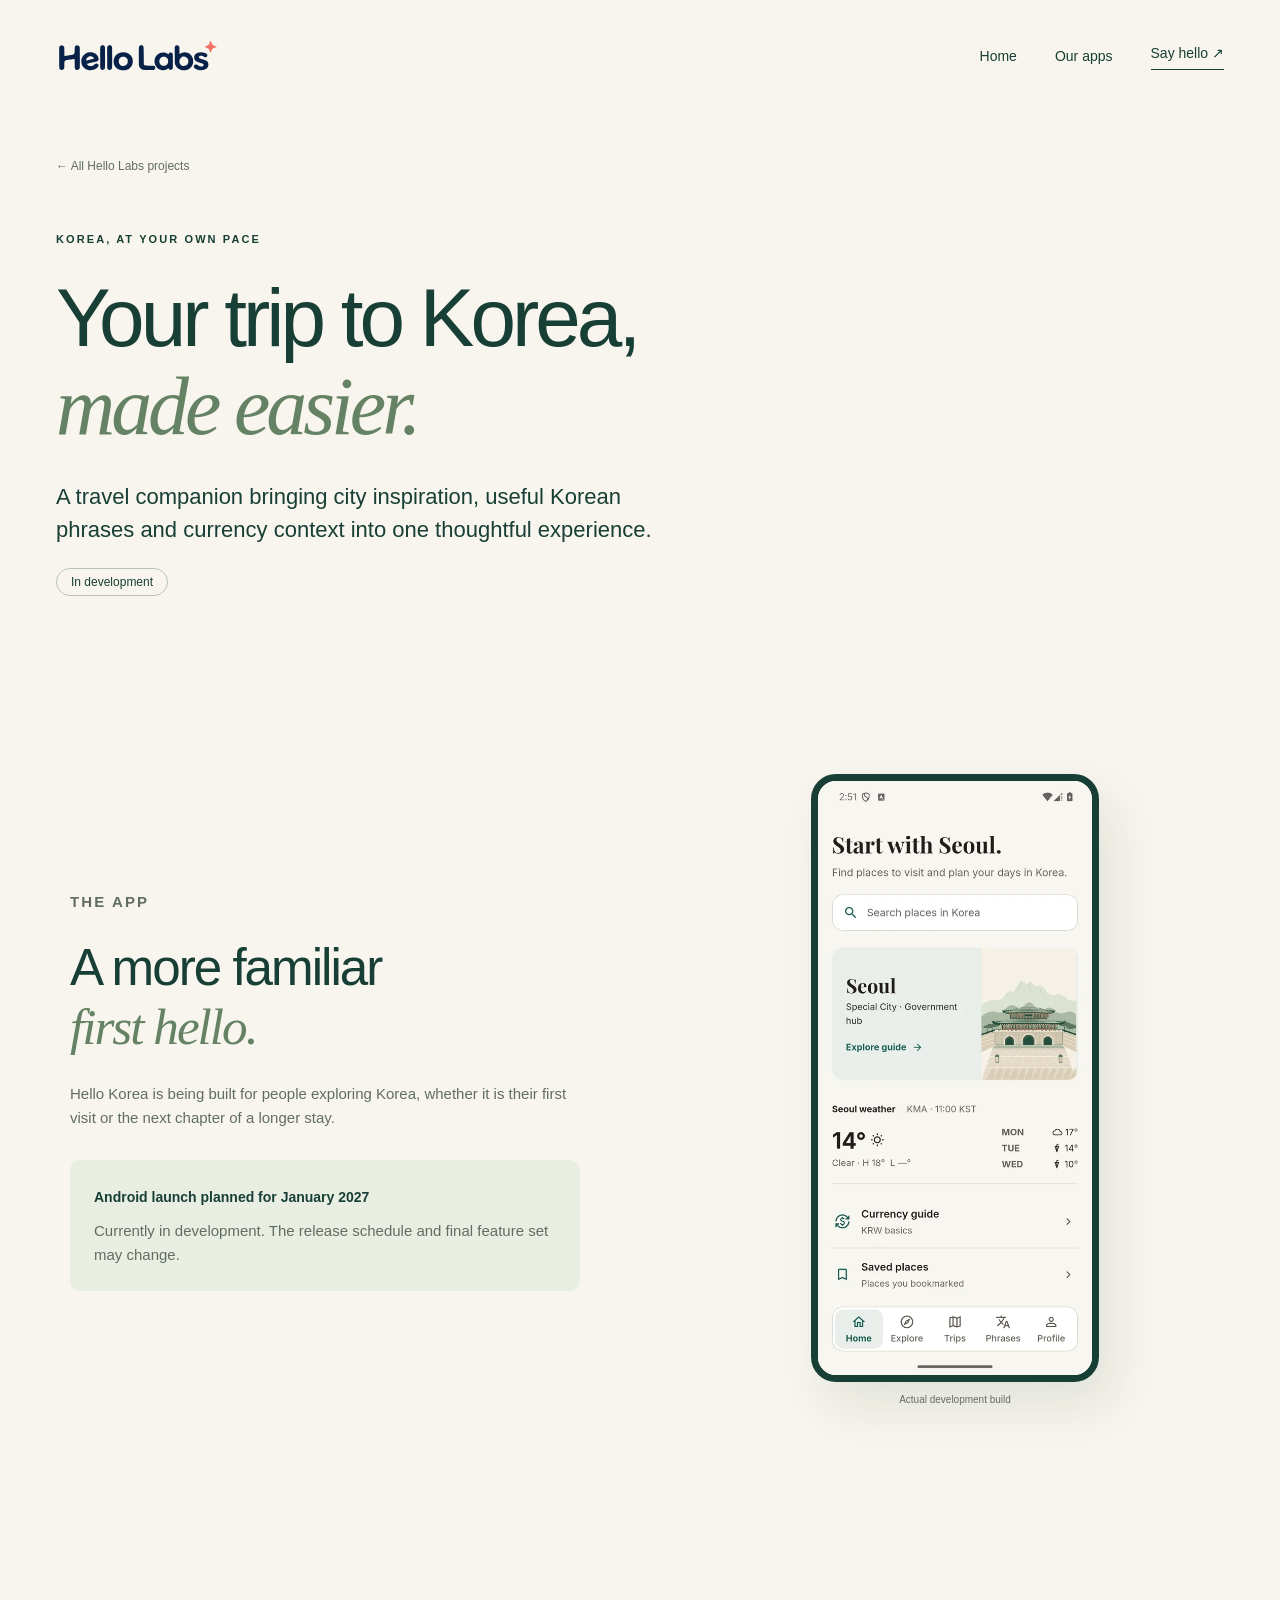
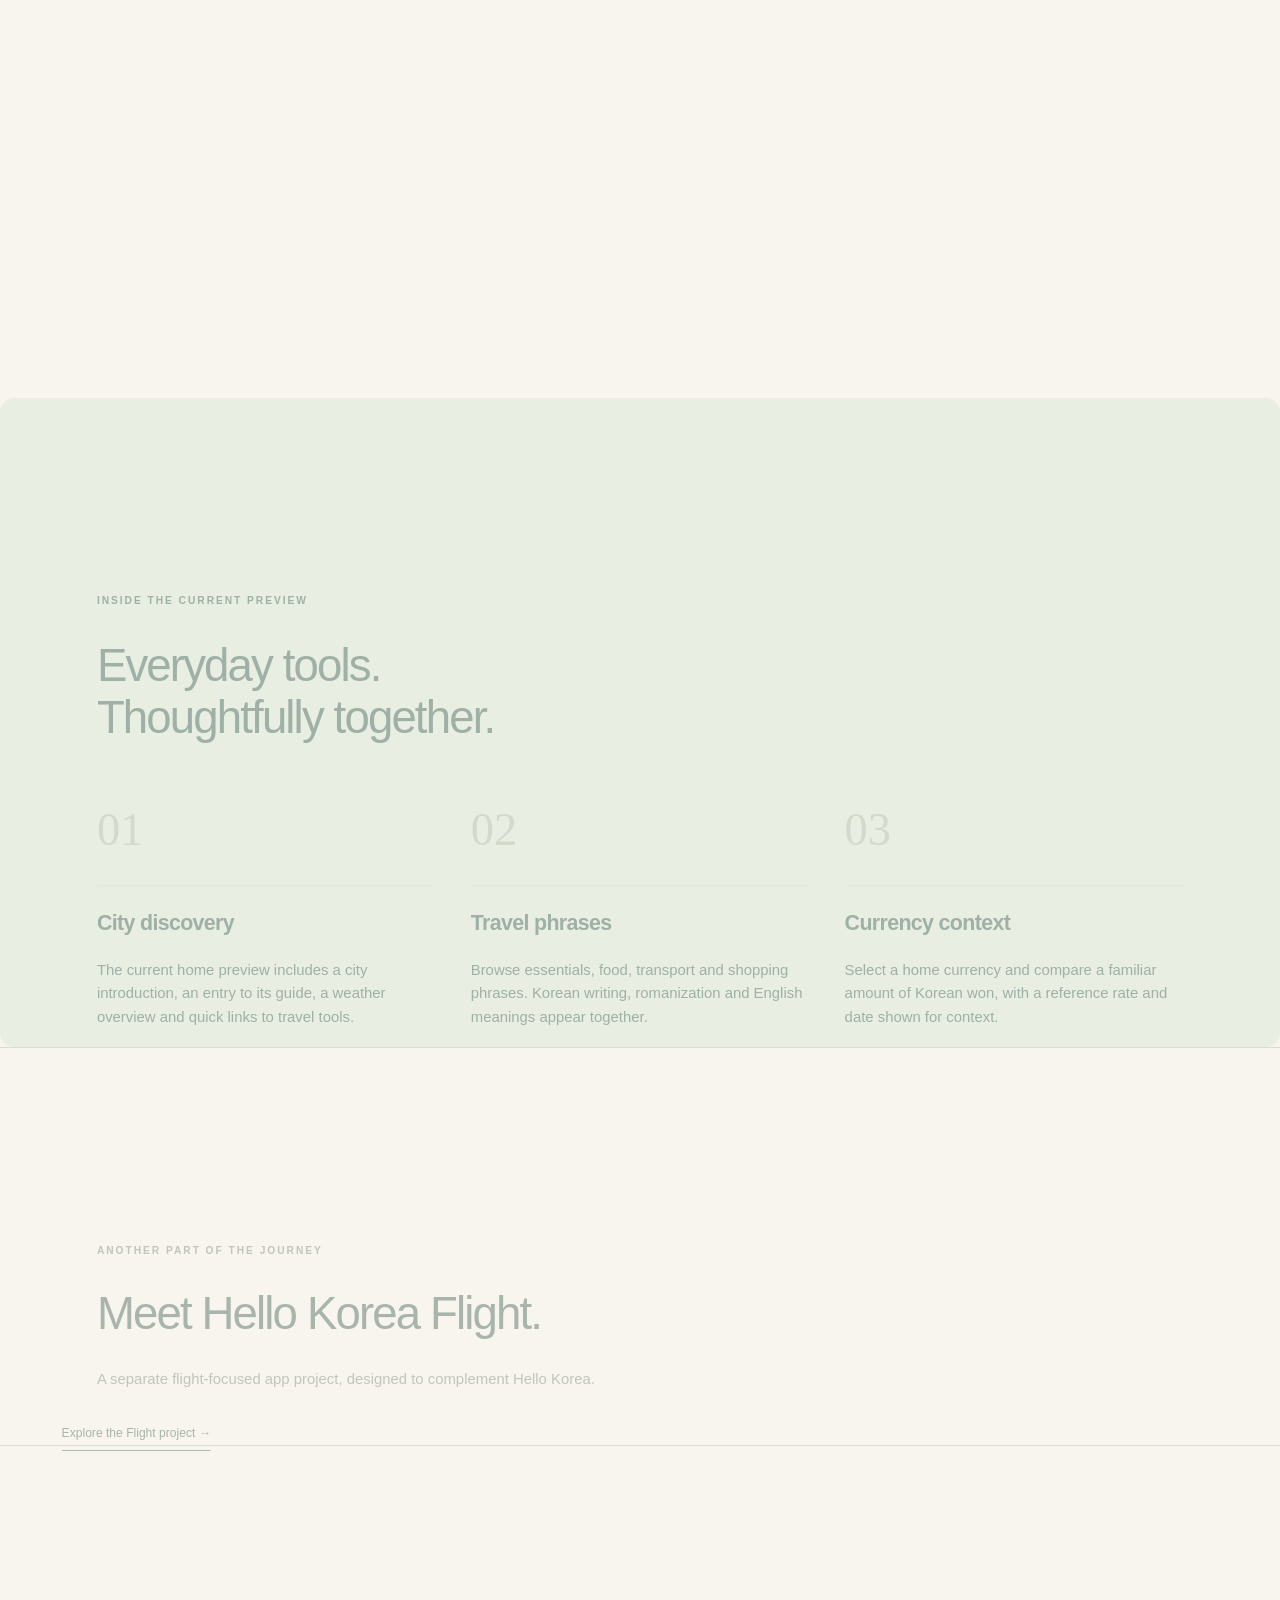
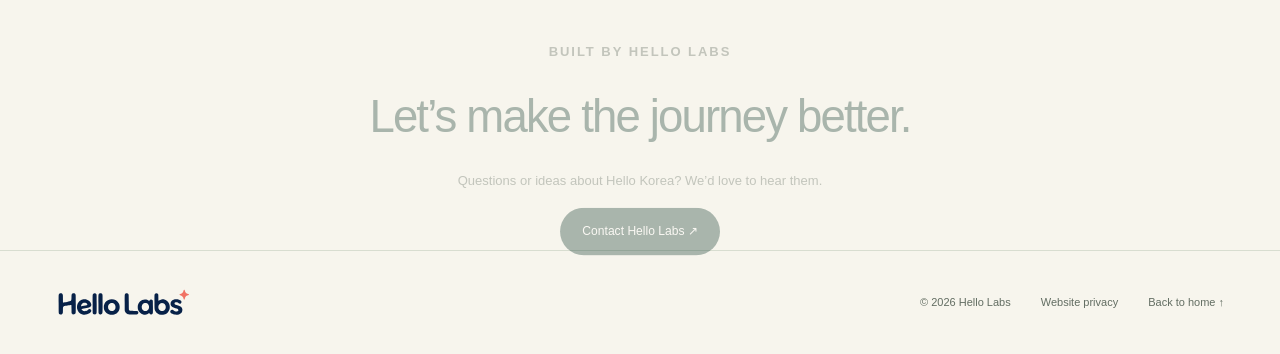
==== hello-korea-app/index.html @ 10bfa1ae "Unify selected emphasis with original sage Georgia italic typography" ====
<!doctype html><html lang="en"><head><meta charset="utf-8"><meta name="viewport" content="width=device-width,initial-scale=1"><meta name="theme-color" content="#183f35"><title>Hello Labs | Hello Korea</title><meta name="description" content="A travel companion bringing city inspiration, useful Korean phrases and currency context into one thoughtful experience."><link rel="canonical" href="https://hello-labs-app.github.io/hello-korea-app/"><link rel="stylesheet" href="../style.css?v=20261115-type9"><link rel="icon" href="../assets/favicon.svg"></head><body><a class="skip" href="#main">Skip to content</a><header class="header"><a class="brand" href="../" aria-label="Hello Labs home"><img src="../assets/hello-labs-logo.svg" width="1080" height="240" alt="Hello Labs"></a><nav aria-label="Main navigation"><a href="../">Home</a><a href="../#products">Our apps</a><a class="nav-contact" href="../#contact">Say hello ↗</a></nav></header><main id="main"><section class="product-hero section"><a class="breadcrumb" href="../#products">← All Hello Labs projects</a><p class="eyebrow">KOREA, AT YOUR OWN PACE</p><h1>Your trip to Korea,<br><em>made easier.</em></h1><p class="product-lead">A travel companion bringing city inspiration, useful Korean phrases and currency context into one thoughtful experience.</p><span class="pill">In development</span></section><section class="detail-split section screenshot-slide"><div><p class="eyebrow">THE APP</p><h2>A more familiar<br><em>first hello.</em></h2><p>Hello Korea is being built for people exploring Korea, whether it is their first visit or the next chapter of a longer stay.</p><div class="status-box"><strong>Android launch planned for January 2027</strong><p>Currently in development. The release schedule and final feature set may change.</p></div></div><figure class="detail-phone"><img src="../assets/home.webp" width="540" height="1170" alt="Actual Hello Korea development home screen with Seoul city guide"><figcaption>Actual development build</figcaption></figure></section><section class="section detail-features"><p class="eyebrow">INSIDE THE CURRENT PREVIEW</p><h2>Everyday tools.<br>Thoughtfully together.</h2><div class="audience-grid"><article><span class="audience-number">01</span><h3>City discovery</h3><p>The current home preview includes a city introduction, an entry to its guide, a weather overview and quick links to travel tools.</p></article><article><span class="audience-number">02</span><h3>Travel phrases</h3><p>Browse essentials, food, transport and shopping phrases. Korean writing, romanization and English meanings appear together.</p></article><article><span class="audience-number">03</span><h3>Currency context</h3><p>Select a home currency and compare a familiar amount of Korean won, with a reference rate and date shown for context.</p></article></div></section><section class="detail-split section screenshot-slide slide-reverse"><div><p class="eyebrow">02 / WORDS THAT OPEN DOORS</p><h2>A little Korean.<br><em>A warmer hello.</em></h2><p>Useful phrases are grouped into essentials, food, transport and shopping. Read the Korean expression, its romanization and English meaning together.</p><p>Start with a greeting, say thank you, or find a simple everyday question. The screenshot shows the actual development phrase guide.</p><p class="section-note">Development preview. The screen is not an interactive demo.</p></div><figure class="detail-phone"><img loading="lazy" src="../assets/phrases.webp" width="540" height="1170" alt="Hello Korea travel phrase guide showing Korean greetings, romanization and English meaning"><figcaption>Travel phrases · Actual development build</figcaption></figure></section><section class="detail-split section screenshot-slide"><div><p class="eyebrow">03 / MAKE SENSE OF THE WON</p><h2>Familiar numbers.<br><em>A new currency.</em></h2><p>Select a home currency to compare an example Korean won amount. A reference rate and date provide context alongside the comparison.</p><p>Build a feel for menus and price tags before you spend. Reference values do not guarantee the rate offered by your bank or exchange provider.</p><p class="section-note">Captured development screen, not a live exchange rate.</p></div><figure class="detail-phone"><img loading="lazy" src="../assets/currency.webp" width="540" height="1170" alt="Hello Korea currency guide showing a home currency selector and dated reference rate"><figcaption>Currency guide · Actual development build</figcaption></figure></section><section class="section sibling"><p class="eyebrow">ANOTHER PART OF THE JOURNEY</p><h2>Meet Hello Korea Flight.</h2><p>A separate flight-focused app project, designed to complement Hello Korea.</p><a class="text-link" href="../hello-korea-flight/">Explore the Flight project →</a></section><section class="product-cta section"><p class="eyebrow">BUILT BY HELLO LABS</p><h2>Let’s make the journey better.</h2><p>Questions or ideas about Hello Korea? We’d love to hear them.</p><a class="button" href="mailto:contact.hello.labs@gmail.com">Contact Hello Labs ↗</a></section></main><footer><a class="brand" href="../"><img src="../assets/hello-labs-logo.svg" width="1080" height="240" alt="Hello Labs"></a><p>© 2026 Hello Labs</p><a href="../privacy.html">Website privacy</a><a href="../">Back to home ↑</a></footer><script src="../motion.js?v=20261115-type9" defer></script></body></html>
---- style.css ----
:root{--paper:#f7f5ed;--green:#183f35;--sage:#dce4d5;--muted:#626d62;--line:#d8ddd0;--accent:#d6ab68}*{box-sizing:border-box}html{scroll-behavior:smooth;scroll-padding-top:40px}body{margin:0;background:var(--paper);color:var(--green);font-family:Arial,"Noto Sans KR",sans-serif;line-height:1.6}a{color:inherit;text-decoration:none}a:focus-visible{outline:3px solid #b4782b;outline-offset:6px}img{display:block;width:100%;height:auto}.header,main,footer{max-width:1320px;margin:auto}.header{height:112px;display:flex;align-items:center;justify-content:space-between;padding:0 56px}.brand{font-weight:800;font-size:34px;letter-spacing:-2px;display:inline-flex;align-items:baseline;line-height:1}.brand small{font-size:10px;letter-spacing:2px;margin-left:10px;font-weight:600}.brand-dot{color:#ac693c}nav{display:flex;gap:38px;align-items:center;font-size:14px}.nav-contact{border-bottom:1px solid var(--green);padding-bottom:4px}.nav-contact span{margin-left:15px}.hero{padding:54px 56px 90px;display:grid;grid-template-columns:1.12fr 1fr;gap:24px;align-items:center;min-height:760px}.eyebrow{font-size:11px;font-weight:700;letter-spacing:2.1px;margin:0 0 25px;display:flex;align-items:center;gap:10px}.dot{display:inline-block;background:#71906e;border-radius:50%;width:7px;height:7px;flex:none}h1,h2,h3,p{margin-top:0}h1{font-size:clamp(64px,6.9vw,92px);font-weight:500;letter-spacing:-5.5px;line-height:1.04;margin-bottom:28px}em{font-family:Georgia,serif;font-weight:400}h1 em{color:#658264}h2{font-size:49px;letter-spacing:-2px;line-height:1.15;font-weight:500;margin-bottom:25px}h3{font-size:23px;line-height:1.25;letter-spacing:-.7px}.lead{font-size:23px;line-height:1.4;margin-bottom:20px}.intro{font-size:15px;max-width:380px;color:var(--muted)}.actions{display:flex;gap:27px;align-items:center;margin-top:32px}.button{background:var(--green);color:white;border-radius:50px;padding:15px 24px;font-size:13px;display:inline-flex;gap:32px;align-items:center}.button:hover{background:#2d5849}.text-link{font-size:13px}.text-link span{margin-left:15px}.korean{font-size:12px;color:var(--muted);margin:30px 0 0}.hero-art{height:620px;position:relative;display:flex;align-items:center;justify-content:center;background:#e7ebdf;border-radius:48% 48% 4px 4px;overflow:hidden}.orbit{position:absolute;width:580px;height:580px;border:1px solid #bac8af;border-radius:50%;transform:rotate(-25deg);top:160px;left:-80px}.orbit-two{width:680px;height:680px;top:110px;left:-130px}.phone{width:244px;border:8px solid #233e33;outline:1px solid #7d8b74;border-radius:36px;overflow:hidden;transform:rotate(8deg);box-shadow:20px 25px 40px #183f3530;position:relative;z-index:1;background:var(--paper)}.vertical-label{position:absolute;left:20px;top:230px;writing-mode:vertical-rl;font-size:9px;letter-spacing:2px;color:#66775d}.release-note{position:absolute;bottom:24px;left:24px;right:24px;background:var(--paper);padding:17px 20px;border-radius:8px;display:flex;gap:12px;align-items:center;z-index:2;box-shadow:0 5px 15px #183f3508;font-size:11px}.release-note strong{display:block;font-size:12px;margin-top:2px}.ribbon{border-block:1px solid var(--line);padding:24px 56px;display:flex;justify-content:space-between;gap:20px;font-size:15px;color:#52644b}.ribbon>span:nth-child(even){color:#96a785}.section{padding:94px 56px;scroll-margin-top:10px}.about{display:grid;grid-template-columns:1fr 1fr;gap:70px}.about-copy p{color:var(--muted);font-size:15px}.about-copy .large-copy{font-size:24px;line-height:1.5;color:var(--green)}.about-copy [lang=ko]{font-size:13px;line-height:1.9}.product{background:#e9eee3;border-radius:14px}.section-heading{display:flex;align-items:center;justify-content:space-between}.title-dot{color:#af7744}.pill{border:1px solid #b6c5b0;padding:6px 14px;border-radius:30px;font-size:12px;white-space:nowrap}.product-intro{font-size:19px;margin-bottom:40px}.product-intro span{font-size:13px;color:var(--muted)}.feature-grid{display:grid;grid-template-columns:repeat(3,1fr);gap:18px}.feature{padding:24px 23px 0;background:var(--paper);border:1px solid #d8dfd0;border-radius:13px;overflow:hidden}.feature-top{display:flex;justify-content:space-between;font-size:12px;color:#748269;margin-bottom:25px}.feature h3{min-height:58px;margin-bottom:14px}.feature p{font-size:13px;color:var(--muted);min-height:64px;margin-bottom:22px}.screen-crop{height:298px;overflow:hidden;border:1px solid #d7d8cc;border-bottom:0;border-radius:16px 16px 0 0;background:white}.screen-crop img{width:100%}.preview-note{font-size:11px;color:#61705a;margin:24px 0 0}.contact{display:grid;grid-template-columns:1fr 1fr;gap:50px;align-items:center}.contact p:not(.eyebrow){font-size:14px;color:var(--muted)}.contact [lang=ko]{font-size:12px!important}.contact-card{background:var(--green);color:var(--paper);padding:35px;border-radius:12px;display:flex;flex-direction:column;gap:34px}.contact-card>span:first-child{font-size:10px;letter-spacing:2px;color:#bacdb4}.contact-card strong{font-size:40px;font-weight:400;display:flex;justify-content:space-between;letter-spacing:-1.3px}.email{font-size:14px;overflow-wrap:anywhere}.contact-card:hover{background:#285345}footer{border-top:1px solid var(--line);padding:36px 56px;display:flex;align-items:center;gap:30px;font-size:11px;color:var(--muted)}footer .brand{margin-right:auto;color:var(--green);font-size:27px}footer p{margin:0}.skip{position:absolute;top:-80px;left:10px;background:var(--green);color:white;padding:10px;z-index:10}.skip:focus{top:10px}.legal{max-width:800px;padding:70px 28px;margin:auto}.legal h1{font-size:48px;letter-spacing:-2px}.legal h2{font-size:25px;letter-spacing:-.5px;margin-top:40px}.legal a{text-decoration:underline}.legal p{color:var(--muted)}@media(max-width:900px){.header{padding-inline:28px}.hero{padding:35px 28px 60px;gap:30px}h1{font-size:63px;letter-spacing:-3.5px}.hero-art{height:555px}.phone{width:213px}.section{padding:65px 28px}.about{gap:32px}h2{font-size:40px}.feature-grid{gap:12px}.feature{padding:18px 15px 0}.feature h3{font-size:20px;min-height:75px}.feature p{min-height:88px}.screen-crop{height:240px}.ribbon{padding-inline:28px}.contact-card{padding:25px}.contact-card strong{font-size:34px}footer{padding:30px 28px}}@media(max-width:640px){.header{height:88px;padding:0 22px}.brand{font-size:30px}nav{gap:20px;font-size:12px}nav>a:first-child{display:none}.hero{display:flex;flex-direction:column;align-items:stretch;padding:35px 22px 50px;gap:42px;min-height:0}.eyebrow{font-size:9px;letter-spacing:1.5px;margin-bottom:22px}h1{font-size:67px;letter-spacing:-4px}.lead{font-size:21px}.intro{max-width:360px}.hero-art{height:550px;max-width:450px;width:100%;align-self:center}.phone{width:214px}.ribbon{padding:20px 22px;font-size:11px;gap:12px}.ribbon>span:nth-last-child(-n+2){display:none}.section{padding:58px 22px}.about,.contact{grid-template-columns:1fr;gap:12px}h2{font-size:39px}.about-copy .large-copy{font-size:21px}.feature-grid{grid-template-columns:1fr;gap:20px}.feature{padding:25px 24px 0}.feature h3{min-height:0;font-size:25px}.feature p{min-height:0;max-width:310px}.screen-crop{height:360px;max-width:320px;margin:auto}.feature-top{margin-bottom:20px}.section-heading{align-items:start;gap:10px}.section-heading h2{font-size:34px}.pill{font-size:10px;margin-top:32px;padding:5px 10px}.contact-card{margin-top:14px;gap:26px}.contact-card strong{font-size:39px}footer{padding:30px 22px;flex-wrap:wrap;gap:20px}footer .brand{flex-basis:55%}footer>a:not(.brand){font-size:11px}}@media(prefers-reduced-motion:reduce){html{scroll-behavior:auto}}
/* Detailed studio, product and FAQ sections */
.principles{grid-column:1/-1;display:grid;grid-template-columns:repeat(3,1fr);gap:36px;border-top:1px solid var(--line);padding-top:42px}.principle-icon{display:inline-flex;width:42px;height:42px;border-radius:50%;background:#e7ecdf;align-items:center;justify-content:center;font-size:24px;margin-bottom:20px}.principles h3{font-size:21px}.principles p,.audience p{font-size:14px;color:var(--muted)}.principles [lang=ko],.audience [lang=ko]{font-size:12px;line-height:1.8}.feature-list{padding-left:16px;font-size:12px;line-height:1.7;color:#4f6556;min-height:66px;margin:0 0 15px}.feature .translation{font-size:11px;line-height:1.8;min-height:60px;margin-bottom:20px}.feature>p:not(.translation){min-height:84px}.feature .screen-crop{border-radius:14px 14px 0 0}.audience-grid{display:grid;grid-template-columns:repeat(3,1fr);gap:38px;margin-top:35px}.audience-number{font-family:Georgia,serif;font-size:50px;color:#a9b89d;display:block;padding-bottom:20px;border-bottom:1px solid var(--line);margin-bottom:25px}.audience h3{font-size:24px}.journey{display:grid;grid-template-columns:1fr 1fr;gap:60px;background:var(--green);color:var(--paper);border-radius:14px}.journey>.eyebrow,.journey p{color:#c1cfba}.journey p{font-size:14px}.journey [lang=ko]{font-size:12px}.journey ol{padding:0;margin:0;list-style:none}.journey li{display:flex;gap:24px;padding:24px 0;border-bottom:1px solid #ffffff28}.journey li:first-child{padding-top:0}.journey li:last-child{border:0;padding-bottom:0}.journey li>span{font-size:12px;color:#b7c6ac;padding-top:6px}.journey h3{font-size:23px;margin:0 0 12px}.journey li p{margin-bottom:7px}.faq{display:grid;grid-template-columns:.8fr 1.2fr;gap:60px}.faq>div>p[lang=ko]{font-size:13px;color:var(--muted)}details{border-bottom:1px solid var(--line)}summary{position:relative;cursor:pointer;list-style:none;padding:24px 35px 24px 0;font-size:16px;font-weight:600;line-height:1.4}summary::-webkit-details-marker{display:none}summary:after{content:'+';position:absolute;right:4px;top:25px;font-size:24px;font-weight:400}details[open] summary:after{content:'−'}summary span{display:block;font-size:12px;color:var(--muted);font-weight:400;margin-top:8px}summary:focus-visible{outline:3px solid #b4782b;outline-offset:3px}details>div{padding:0 30px 12px 0}details p{font-size:14px;color:var(--muted)}details p[lang=ko]{font-size:12px;line-height:1.9}details a{text-decoration:underline;overflow-wrap:anywhere}.contact{border-top:1px solid var(--line)}@media(max-width:900px){.principles{gap:24px}.audience-grid{gap:25px}.journey,.faq{gap:32px}.feature-list{min-height:105px}.feature .translation{min-height:85px}.feature>p:not(.translation){min-height:110px}}@media(max-width:640px){nav{gap:14px}nav>a:nth-child(2){display:none}.principles,.audience-grid{grid-template-columns:1fr;gap:26px}.principles{padding-top:30px;margin-top:16px}.principles article{padding-bottom:16px}.principles p,.audience p{max-width:450px}.principle-icon{margin-bottom:14px}.audience-grid{margin-top:15px}.audience-number{font-size:40px;padding-bottom:10px;margin-bottom:18px}.feature-list{min-height:0}.feature .translation{min-height:0}.feature>p:not(.translation){min-height:0}.journey,.faq{grid-template-columns:1fr;gap:30px}.journey h2{font-size:37px}.faq h2{font-size:35px}.faq{padding-bottom:48px}summary{font-size:15px}.journey li{gap:20px}}
.portfolio{padding-top:0}.portfolio-grid{display:grid;grid-template-columns:1fr 1fr;gap:22px;margin-top:35px}.project-card{padding:32px;border:1px solid var(--line);border-radius:14px;background:#e7ecdf;display:block;transition:transform .2s}.project-card:hover{transform:translateY(-4px)}.project-card h3{font-size:30px;margin:28px 0 20px;display:flex;justify-content:space-between;gap:12px}.project-card p{font-size:15px;color:var(--muted)}.project-card [lang=ko]{font-size:12px}.project-card strong{display:block;font-size:13px;margin-top:30px}.flight-card{background:#e4ebe8}.product-more{margin-top:32px}.product-hero{padding-top:45px;padding-bottom:60px}.breadcrumb{display:block;font-size:12px;color:var(--muted);margin-bottom:55px}.product-hero h1{font-size:clamp(50px,6.4vw,86px);letter-spacing:-4px;line-height:1.08}.product-lead{max-width:640px;font-size:22px;line-height:1.5}.product-ko{max-width:640px;font-size:14px;color:var(--muted);margin-bottom:25px}.detail-split{display:grid;grid-template-columns:1fr 1fr;gap:80px;align-items:center;border-top:1px solid var(--line)}.detail-split p{color:var(--muted);font-size:16px}.detail-split [lang=ko]{font-size:13px}.status-box{padding:24px;background:#e9eee3;border-radius:10px;margin-top:30px}.status-box strong{font-size:14px}.status-box p{font-size:13px;margin:10px 0 0}.detail-phone{max-width:280px;margin:auto}.detail-phone img{border-radius:25px;border:7px solid var(--green);box-shadow:12px 15px 35px #183f3518}figcaption{font-size:11px;color:var(--muted);margin-top:18px;text-align:center}.detail-features{background:#e9eee3;border-radius:14px}.preview-gallery{display:grid;grid-template-columns:1.3fr 1fr 1fr;gap:35px;align-items:center}.preview-gallery figure{margin:0}.preview-gallery img{border-radius:17px;border:1px solid var(--line)}.preview-gallery p{font-size:14px;color:var(--muted)}.preview-gallery h2{font-size:37px}.preview-gallery [lang=ko]{font-size:12px}.sibling{border-top:1px solid var(--line);border-bottom:1px solid var(--line)}.sibling p{color:var(--muted)}.sibling [lang=ko]{font-size:13px}.sibling .text-link{display:inline-block;border-bottom:1px solid var(--green);padding-bottom:7px;margin-top:15px}.product-cta{text-align:center}.product-cta .eyebrow{justify-content:center}.product-cta p{font-size:14px;color:var(--muted)}.product-cta [lang=ko]{font-size:12px;margin-top:22px}.flight-visual{margin-inline:56px;background:var(--green);border-radius:16px;color:var(--paper);padding:45px 60px}.route-label{font-size:10px;letter-spacing:2px;color:#c1cfba}.route-line{display:flex;align-items:center;gap:18px;margin:45px 0 20px}.route-point{width:14px;height:14px;flex:none;border:3px solid #d3dfc7;border-radius:50%}.route-dash{flex:1;border-top:1px dashed #b5c5ad}.plane{font-size:52px;line-height:1}.route-captions{display:flex;justify-content:space-between;font-size:19px}.route-captions span:last-child{text-align:right}.route-captions small{font-size:12px;color:#c1cfba}.flight-visual>p{font-size:10px;color:#c1cfba;text-align:center;margin:30px 0 0}.section-note{font-size:14px;color:var(--muted);max-width:600px}.section-note[lang=ko]{font-size:12px}.flight-notice{max-width:900px}.flight-notice p{color:var(--muted)}.flight-notice [lang=ko]{font-size:13px}@media(max-width:900px){.detail-split{gap:40px}.preview-gallery{gap:20px;grid-template-columns:1fr 1fr}.preview-gallery>div{grid-column:1/-1}.preview-gallery figure{max-width:300px}.flight-visual{margin-inline:28px;padding:35px}.project-card{padding:25px}.project-card h3{font-size:25px}}@media(max-width:640px){.portfolio-grid,.detail-split{grid-template-columns:1fr}.portfolio{padding-top:0}.product-hero{padding-top:28px}.product-hero h1{font-size:51px;letter-spacing:-2.7px}.product-lead{font-size:19px}.breadcrumb{margin-bottom:35px}.detail-phone{max-width:250px;margin-top:15px}.project-card h3{font-size:27px}.project-card .pill{margin:0}.preview-gallery{gap:16px}.preview-gallery h2{font-size:34px}.flight-visual{margin-inline:22px;padding:30px 23px}.route-captions{font-size:15px}.route-line{gap:12px}.flight-notice h2{font-size:35px}}@media(prefers-reduced-motion:reduce){.project-card{transition:none}.project-card:hover{transform:none}}

/* User-edited Hello Labs wordmark, original vector paths and colors. */
.brand{display:inline-flex;align-items:center;letter-spacing:normal;flex-shrink:0}.brand img{width:164px;height:auto;display:block}footer .brand img{width:136px}.legal>.brand{margin-bottom:10px}@media(max-width:640px){.brand img{width:137px}footer .brand{flex-basis:auto;margin-right:auto}.header nav{gap:12px}}
/* Native-scroll editorial slides; no wheel/touch interception or scroll snapping. */
.screenshot-slide{min-height:85svh;gap:clamp(35px,7vw,100px);padding-block:90px}.screenshot-slide>div{max-width:510px}.screenshot-slide .detail-phone{width:100%;max-width:288px}.screenshot-slide .detail-phone img{box-shadow:14px 25px 50px #183f3518}.screenshot-slide.slide-reverse>div{order:2}.screenshot-slide.slide-reverse>figure{order:1}.screenshot-slide.slide-reverse{background:#edf0e6;border-radius:16px}.scroll-reveal{opacity:0;transform:translateY(28px);transition:opacity .7s ease,transform .7s cubic-bezier(.2,.7,.25,1)}.scroll-reveal.is-visible{opacity:1;transform:none}.screenshot-slide.scroll-reveal .detail-phone{transform:translateY(16px) rotate(1.5deg);transition:transform 1s cubic-bezier(.2,.7,.25,1)}.screenshot-slide.is-visible .detail-phone{transform:none}@media(max-width:640px){.screenshot-slide{min-height:0;padding-block:56px;gap:25px}.screenshot-slide .detail-phone{max-width:min(72vw,280px)}.screenshot-slide.slide-reverse>div,.screenshot-slide.slide-reverse>figure{order:initial}.scroll-reveal{transform:translateY(16px);transition-duration:.45s}}@media(prefers-reduced-motion:reduce){.scroll-reveal,.scroll-reveal.is-visible{opacity:1;transform:none;transition:none}.screenshot-slide.scroll-reveal .detail-phone{transform:none;transition:none}}
/* Scroll-linked product story: a pinned stage, continuously scrubbed in either direction. */
.scroll-story{position:relative}.scroll-stage{position:sticky;top:0;height:100svh;min-height:620px;overflow:hidden;background:var(--paper);perspective:1100px}.scroll-stage .story-panel{position:absolute;inset:0;margin:0;border:0;border-radius:0;min-height:0;padding:40px 70px 65px;display:grid;grid-template-columns:1.1fr 1fr;gap:70px;align-items:center;background:transparent;transition:none;transform:none}.scroll-stage .story-panel>div,.scroll-stage .story-panel>figure{order:initial!important;will-change:transform}.scroll-stage .story-panel h2{font-size:clamp(32px,4vw,53px)}.scroll-stage .story-panel p{font-size:15px}.scroll-stage .story-panel .detail-phone{width:min(100%,32vh);max-width:290px;margin:auto;transform-origin:50% 50%;transition:none}.scroll-stage .story-panel .detail-phone img{max-height:76svh;object-fit:contain}.scroll-stage .story-panel figcaption{font-size:10px;margin-top:10px}.story-meter{position:absolute;bottom:22px;left:70px;right:70px;height:2px;background:#d9dfd1}.story-meter>span{position:absolute;inset:0;background:var(--green);transform-origin:left}.story-meter small{position:absolute;right:0;bottom:9px;font-size:9px;letter-spacing:1.5px;color:var(--muted)}.motion-disabled .scroll-stage{position:static;height:auto;min-height:0;overflow:visible}.motion-disabled .story-panel{position:relative;opacity:1!important;pointer-events:auto!important}.motion-disabled .story-meter{display:none}@media(max-width:640px){.scroll-stage{min-height:600px}.scroll-stage .story-panel{padding:24px 24px 48px;grid-template-columns:1fr;grid-template-rows:auto 1fr;gap:12px;align-content:start}.scroll-stage .story-panel h2{font-size:29px;letter-spacing:-1px;margin-bottom:10px}.scroll-stage .story-panel p{font-size:12px;line-height:1.45;margin-bottom:8px}.scroll-stage .story-panel .eyebrow{font-size:9px;margin-bottom:10px}.scroll-stage .story-panel .status-box{margin-top:10px;padding:10px}.scroll-stage .story-panel .status-box strong{font-size:12px}.scroll-stage .story-panel .detail-phone{width:auto;height:100%;max-height:48svh;max-width:52vw;display:flex;flex-direction:column;align-items:center}.scroll-stage .story-panel .detail-phone img{width:auto;height:calc(100% - 24px);max-height:43svh;max-width:100%;border-width:5px;border-radius:20px}.scroll-stage .story-panel figcaption{font-size:8px}.story-meter{left:24px;right:24px;bottom:18px}}@media(prefers-reduced-motion:reduce){.scroll-story{height:auto!important}.scroll-stage{position:static;height:auto;min-height:0;overflow:visible}.scroll-stage .story-panel{position:relative;opacity:1!important;pointer-events:auto!important}.scroll-stage .story-panel>div,.scroll-stage .story-panel>figure{transform:none!important}.story-meter{display:none}}

/* A genuinely pinned, scroll-scrubbed homepage hero. */
.hero-scroll-track{height:210svh;position:relative}.hero-scroll-track>.hero{position:sticky;top:0;min-height:100svh;height:100svh;padding-block:35px;overflow:hidden}.hero-scroll-track .hero-art{height:min(77svh,620px);transform-origin:center}.hero-scroll-track .hero-copy{transform-origin:left center}.hero-scroll-track .phone{will-change:transform}.hero-scroll-track.motion-disabled{height:auto}.hero-scroll-track.motion-disabled>.hero{position:relative;height:auto;min-height:760px}@media(max-width:640px){.hero-scroll-track{height:190svh}.hero-scroll-track>.hero{padding:18px 22px;gap:16px;grid-template-columns:1fr;grid-template-rows:auto 1fr;min-height:650px}.hero-scroll-track h1{font-size:46px;letter-spacing:-2.6px;margin-bottom:12px}.hero-scroll-track .eyebrow{font-size:9px;margin-bottom:12px}.hero-scroll-track .lead{font-size:17px;margin-bottom:10px}.hero-scroll-track .intro{font-size:12px;margin-bottom:8px}.hero-scroll-track .actions{margin-top:14px}.hero-scroll-track .hero-art{height:100%;min-height:230px;max-height:43svh;border-radius:80px 80px 8px 8px}.hero-scroll-track .phone{width:145px}.hero-scroll-track .release-note{font-size:9px;bottom:10px;padding:8px 12px;left:12px;right:12px}.hero-scroll-track .release-note strong{font-size:10px}.hero-scroll-track .vertical-label{display:none}}@media(prefers-reduced-motion:reduce){.hero-scroll-track{height:auto}.hero-scroll-track>.hero{position:relative;height:auto;min-height:0}.hero-scroll-track .phone,.hero-scroll-track .hero-copy,.hero-scroll-track .hero-art{transform:none!important}}
/* Short/zoomed viewports prioritize readable, reachable content over pinning. */
@media(max-width:640px){.hero-scroll-track>.hero{display:grid}.hero-scroll-track .hero-copy{min-width:0}}
@media(max-height:700px){.hero-scroll-track,.scroll-story{height:auto!important}.hero-scroll-track>.hero{position:relative;height:auto;min-height:0;overflow:visible}.hero-scroll-track .hero-art{height:430px;max-height:none}.scroll-stage{position:relative;height:auto;min-height:0;overflow:visible}.scroll-stage .story-panel{position:relative;opacity:1!important;clip-path:none!important;pointer-events:auto!important;padding-block:45px}.scroll-stage .story-panel>div,.scroll-stage .story-panel>figure{transform:none!important}.scroll-stage .story-panel .detail-phone{height:auto;max-height:none}.scroll-stage .story-panel .detail-phone img{height:auto;max-height:none}.hero-scroll-track .hero-copy,.hero-scroll-track .hero-art{transform:none!important}}

/* Shared editorial emphasis: same Georgia italic as the original Flight headline. */
h2 em{font-family:Georgia,serif;font-style:italic;font-weight:400;color:#658264}
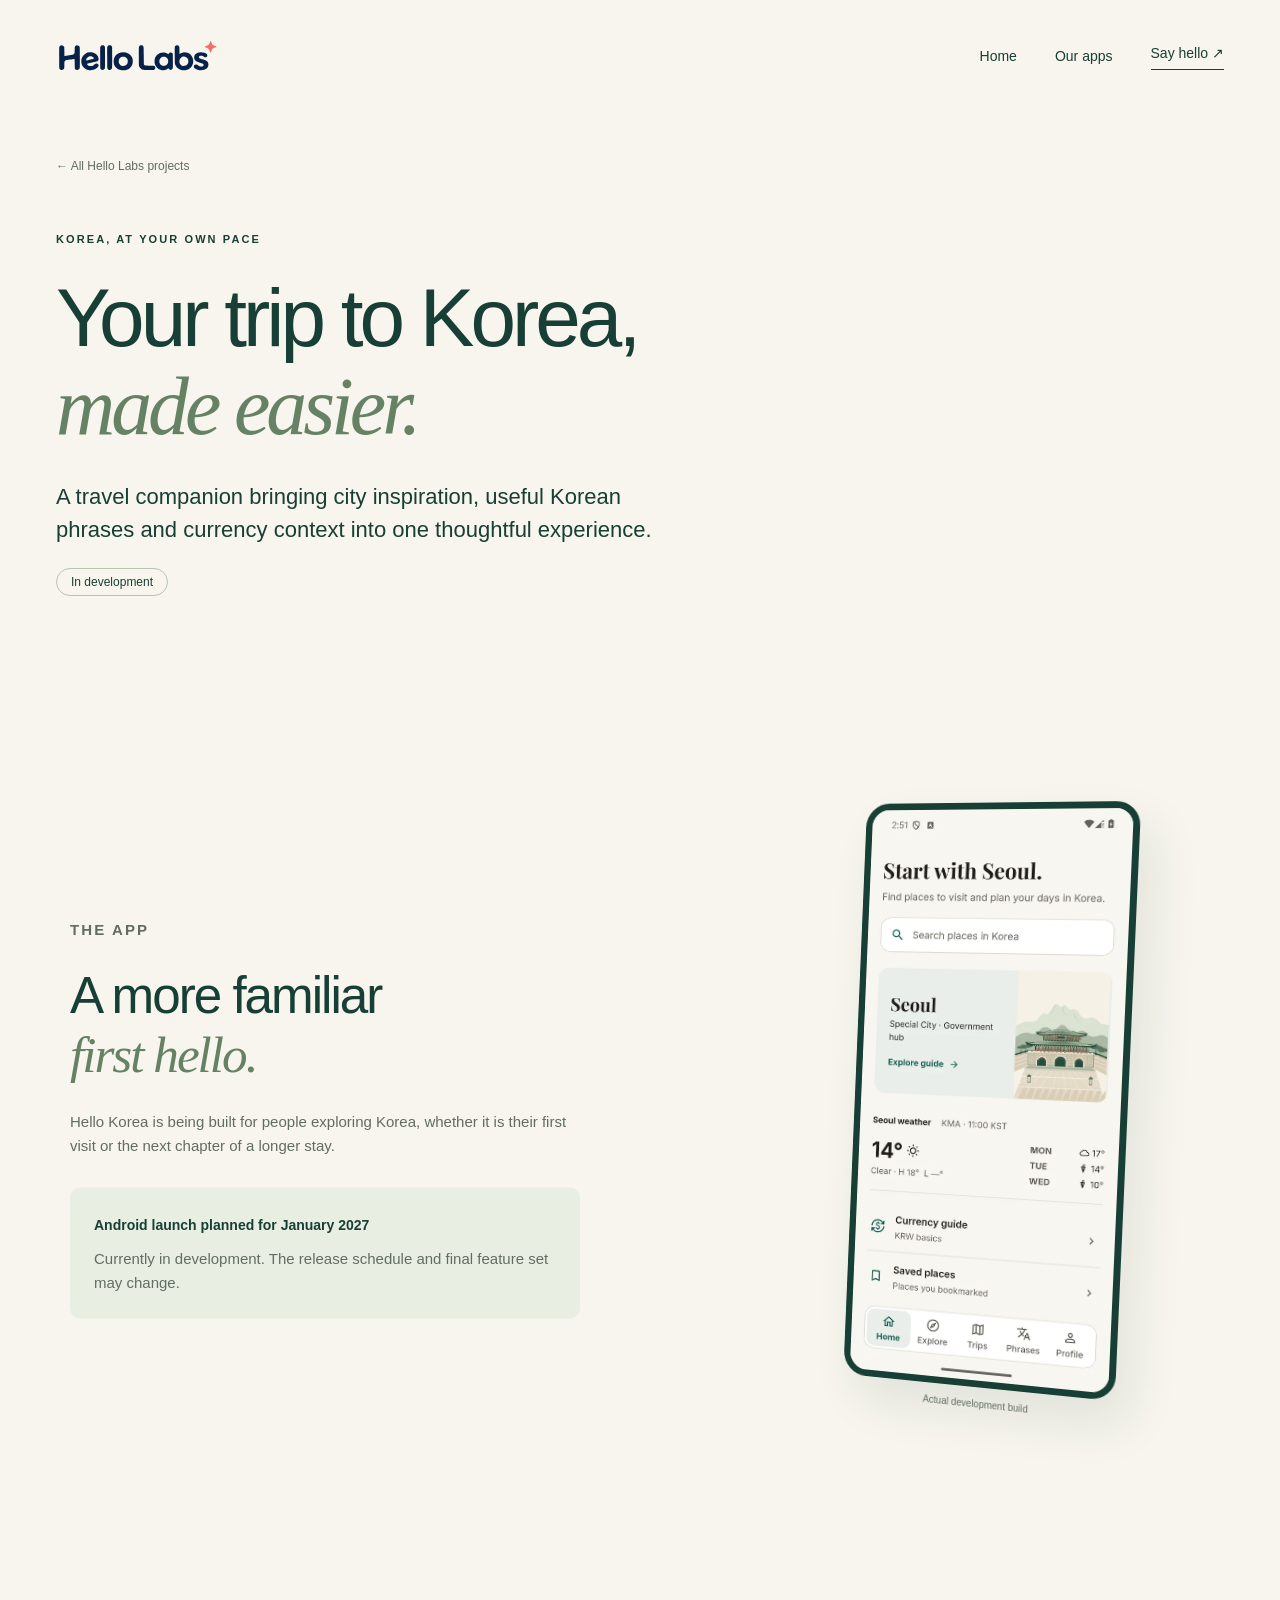
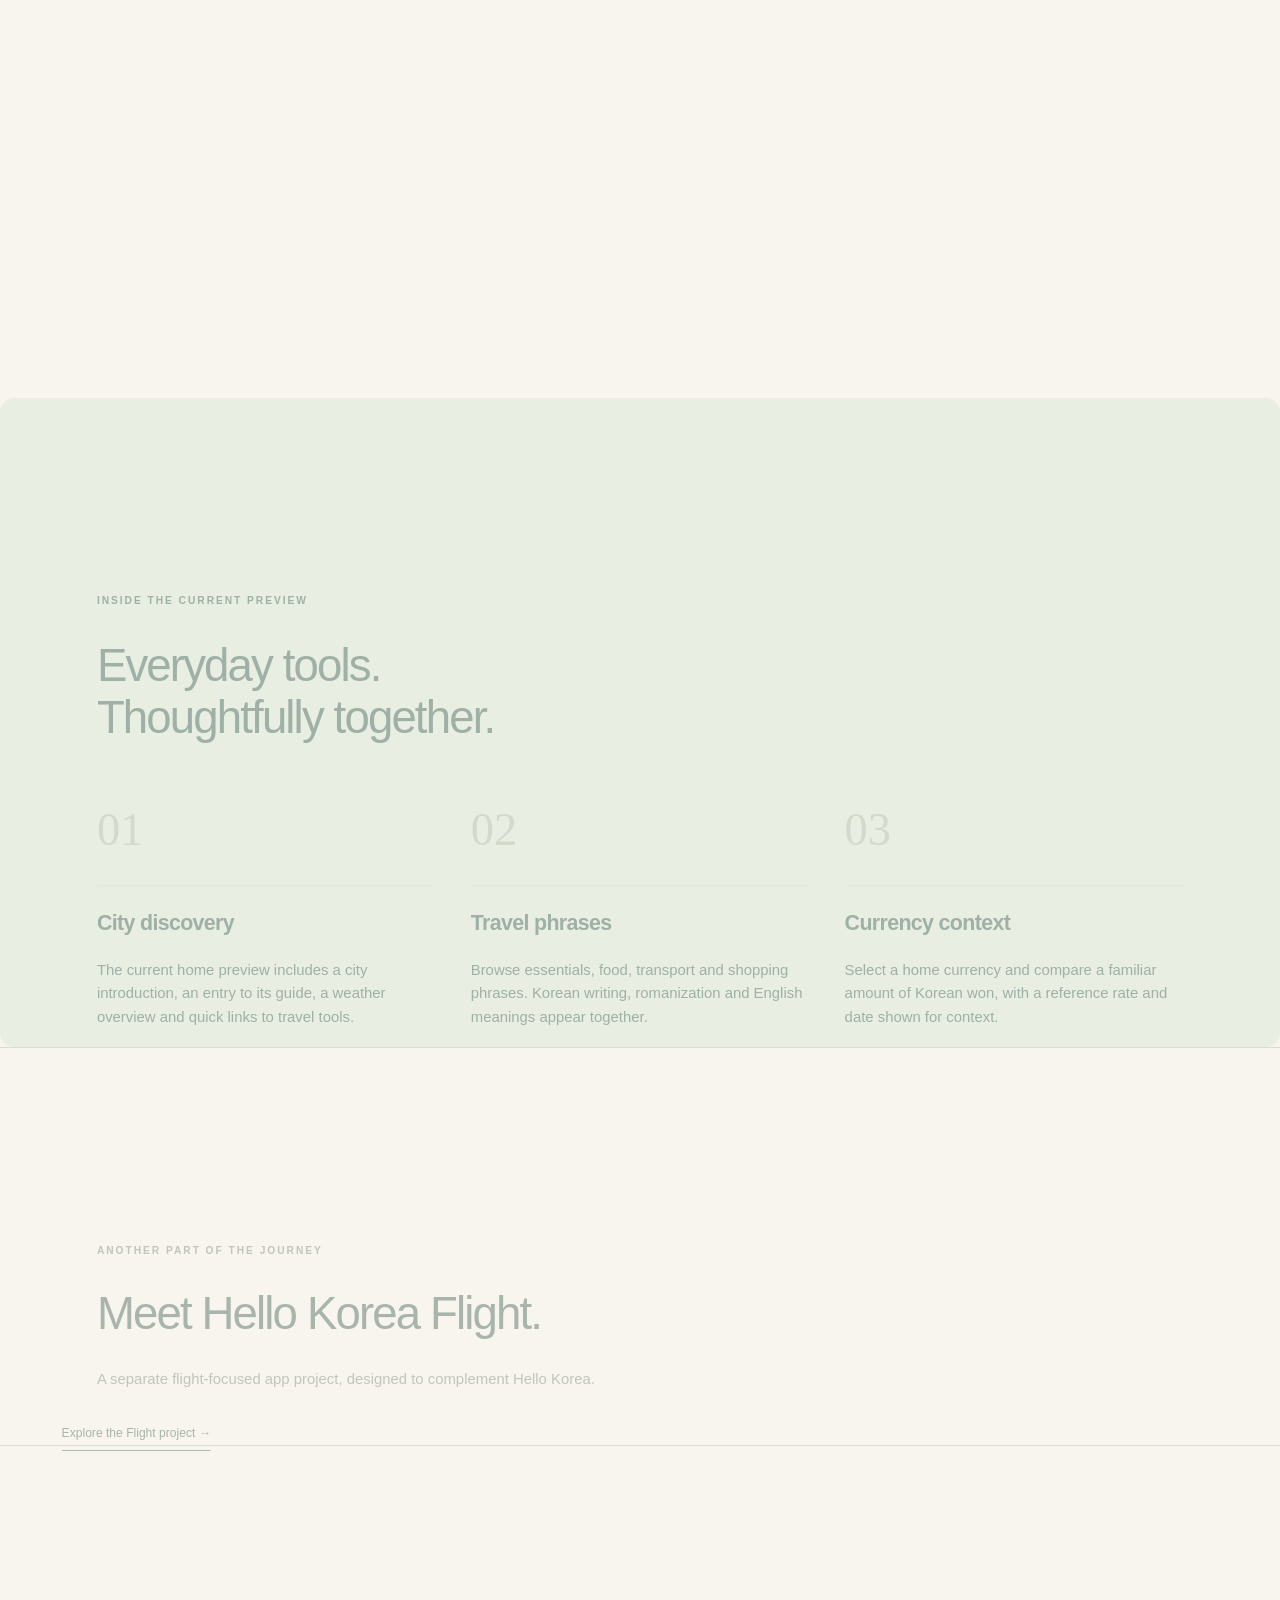
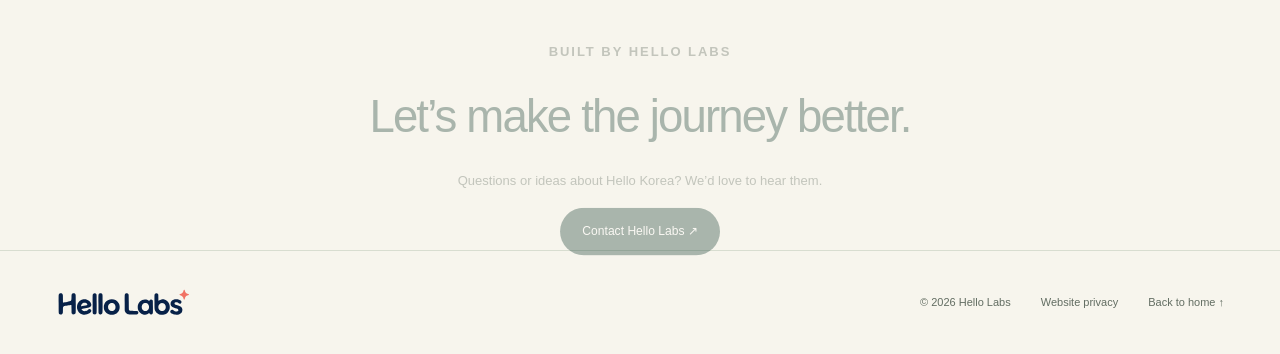
==== commit 64fd7fa3: "Keep product phones aligned and copy readable through screen dissolves" ====
--- a/hello-korea-app/index.html
+++ b/hello-korea-app/index.html
@@ -1 +1 @@
-<!doctype html><html lang="en"><head><meta charset="utf-8"><meta name="viewport" content="width=device-width,initial-scale=1"><meta name="theme-color" content="#183f35"><title>Hello Labs | Hello Korea</title><meta name="description" content="A travel companion bringing city inspiration, useful Korean phrases and currency context into one thoughtful experience."><link rel="canonical" href="https://hello-labs-app.github.io/hello-korea-app/"><link rel="stylesheet" href="../style.css?v=20261115-type9"><link rel="icon" href="../assets/favicon.svg"></head><body><a class="skip" href="#main">Skip to content</a><header class="header"><a class="brand" href="../" aria-label="Hello Labs home"><img src="../assets/hello-labs-logo.svg" width="1080" height="240" alt="Hello Labs"></a><nav aria-label="Main navigation"><a href="../">Home</a><a href="../#products">Our apps</a><a class="nav-contact" href="../#contact">Say hello ↗</a></nav></header><main id="main"><section class="product-hero section"><a class="breadcrumb" href="../#products">← All Hello Labs projects</a><p class="eyebrow">KOREA, AT YOUR OWN PACE</p><h1>Your trip to Korea,<br><em>made easier.</em></h1><p class="product-lead">A travel companion bringing city inspiration, useful Korean phrases and currency context into one thoughtful experience.</p><span class="pill">In development</span></section><section class="detail-split section screenshot-slide"><div><p class="eyebrow">THE APP</p><h2>A more familiar<br><em>first hello.</em></h2><p>Hello Korea is being built for people exploring Korea, whether it is their first visit or the next chapter of a longer stay.</p><div class="status-box"><strong>Android launch planned for January 2027</strong><p>Currently in development. The release schedule and final feature set may change.</p></div></div><figure class="detail-phone"><img src="../assets/home.webp" width="540" height="1170" alt="Actual Hello Korea development home screen with Seoul city guide"><figcaption>Actual development build</figcaption></figure></section><section class="section detail-features"><p class="eyebrow">INSIDE THE CURRENT PREVIEW</p><h2>Everyday tools.<br>Thoughtfully together.</h2><div class="audience-grid"><article><span class="audience-number">01</span><h3>City discovery</h3><p>The current home preview includes a city introduction, an entry to its guide, a weather overview and quick links to travel tools.</p></article><article><span class="audience-number">02</span><h3>Travel phrases</h3><p>Browse essentials, food, transport and shopping phrases. Korean writing, romanization and English meanings appear together.</p></article><article><span class="audience-number">03</span><h3>Currency context</h3><p>Select a home currency and compare a familiar amount of Korean won, with a reference rate and date shown for context.</p></article></div></section><section class="detail-split section screenshot-slide slide-reverse"><div><p class="eyebrow">02 / WORDS THAT OPEN DOORS</p><h2>A little Korean.<br><em>A warmer hello.</em></h2><p>Useful phrases are grouped into essentials, food, transport and shopping. Read the Korean expression, its romanization and English meaning together.</p><p>Start with a greeting, say thank you, or find a simple everyday question. The screenshot shows the actual development phrase guide.</p><p class="section-note">Development preview. The screen is not an interactive demo.</p></div><figure class="detail-phone"><img loading="lazy" src="../assets/phrases.webp" width="540" height="1170" alt="Hello Korea travel phrase guide showing Korean greetings, romanization and English meaning"><figcaption>Travel phrases · Actual development build</figcaption></figure></section><section class="detail-split section screenshot-slide"><div><p class="eyebrow">03 / MAKE SENSE OF THE WON</p><h2>Familiar numbers.<br><em>A new currency.</em></h2><p>Select a home currency to compare an example Korean won amount. A reference rate and date provide context alongside the comparison.</p><p>Build a feel for menus and price tags before you spend. Reference values do not guarantee the rate offered by your bank or exchange provider.</p><p class="section-note">Captured development screen, not a live exchange rate.</p></div><figure class="detail-phone"><img loading="lazy" src="../assets/currency.webp" width="540" height="1170" alt="Hello Korea currency guide showing a home currency selector and dated reference rate"><figcaption>Currency guide · Actual development build</figcaption></figure></section><section class="section sibling"><p class="eyebrow">ANOTHER PART OF THE JOURNEY</p><h2>Meet Hello Korea Flight.</h2><p>A separate flight-focused app project, designed to complement Hello Korea.</p><a class="text-link" href="../hello-korea-flight/">Explore the Flight project →</a></section><section class="product-cta section"><p class="eyebrow">BUILT BY HELLO LABS</p><h2>Let’s make the journey better.</h2><p>Questions or ideas about Hello Korea? We’d love to hear them.</p><a class="button" href="mailto:contact.hello.labs@gmail.com">Contact Hello Labs ↗</a></section></main><footer><a class="brand" href="../"><img src="../assets/hello-labs-logo.svg" width="1080" height="240" alt="Hello Labs"></a><p>© 2026 Hello Labs</p><a href="../privacy.html">Website privacy</a><a href="../">Back to home ↑</a></footer><script src="../motion.js?v=20261115-type9" defer></script></body></html>+<!doctype html><html lang="en"><head><meta charset="utf-8"><meta name="viewport" content="width=device-width,initial-scale=1"><meta name="theme-color" content="#183f35"><title>Hello Labs | Hello Korea</title><meta name="description" content="A travel companion bringing city inspiration, useful Korean phrases and currency context into one thoughtful experience."><link rel="canonical" href="https://hello-labs-app.github.io/hello-korea-app/"><link rel="stylesheet" href="../style.css?v=20261115-clean11"><link rel="icon" href="../assets/favicon.svg"></head><body><a class="skip" href="#main">Skip to content</a><header class="header"><a class="brand" href="../" aria-label="Hello Labs home"><img src="../assets/hello-labs-logo.svg" width="1080" height="240" alt="Hello Labs"></a><nav aria-label="Main navigation"><a href="../">Home</a><a href="../#products">Our apps</a><a class="nav-contact" href="../#contact">Say hello ↗</a></nav></header><main id="main"><section class="product-hero section"><a class="breadcrumb" href="../#products">← All Hello Labs projects</a><p class="eyebrow">KOREA, AT YOUR OWN PACE</p><h1>Your trip to Korea,<br><em>made easier.</em></h1><p class="product-lead">A travel companion bringing city inspiration, useful Korean phrases and currency context into one thoughtful experience.</p><span class="pill">In development</span></section><section class="detail-split section screenshot-slide"><div><p class="eyebrow">THE APP</p><h2>A more familiar<br><em>first hello.</em></h2><p>Hello Korea is being built for people exploring Korea, whether it is their first visit or the next chapter of a longer stay.</p><div class="status-box"><strong>Android launch planned for January 2027</strong><p>Currently in development. The release schedule and final feature set may change.</p></div></div><figure class="detail-phone"><img src="../assets/home.webp" width="540" height="1170" alt="Actual Hello Korea development home screen with Seoul city guide"><figcaption>Actual development build</figcaption></figure></section><section class="section detail-features"><p class="eyebrow">INSIDE THE CURRENT PREVIEW</p><h2>Everyday tools.<br>Thoughtfully together.</h2><div class="audience-grid"><article><span class="audience-number">01</span><h3>City discovery</h3><p>The current home preview includes a city introduction, an entry to its guide, a weather overview and quick links to travel tools.</p></article><article><span class="audience-number">02</span><h3>Travel phrases</h3><p>Browse essentials, food, transport and shopping phrases. Korean writing, romanization and English meanings appear together.</p></article><article><span class="audience-number">03</span><h3>Currency context</h3><p>Select a home currency and compare a familiar amount of Korean won, with a reference rate and date shown for context.</p></article></div></section><section class="detail-split section screenshot-slide slide-reverse"><div><p class="eyebrow">02 / WORDS THAT OPEN DOORS</p><h2>A little Korean.<br><em>A warmer hello.</em></h2><p>Useful phrases are grouped into essentials, food, transport and shopping. Read the Korean expression, its romanization and English meaning together.</p><p>Start with a greeting, say thank you, or find a simple everyday question. The screenshot shows the actual development phrase guide.</p><p class="section-note">Development preview. The screen is not an interactive demo.</p></div><figure class="detail-phone"><img loading="lazy" src="../assets/phrases.webp" width="540" height="1170" alt="Hello Korea travel phrase guide showing Korean greetings, romanization and English meaning"><figcaption>Travel phrases · Actual development build</figcaption></figure></section><section class="detail-split section screenshot-slide"><div><p class="eyebrow">03 / MAKE SENSE OF THE WON</p><h2>Familiar numbers.<br><em>A new currency.</em></h2><p>Select a home currency to compare an example Korean won amount. A reference rate and date provide context alongside the comparison.</p><p>Build a feel for menus and price tags before you spend. Reference values do not guarantee the rate offered by your bank or exchange provider.</p><p class="section-note">Captured development screen, not a live exchange rate.</p></div><figure class="detail-phone"><img loading="lazy" src="../assets/currency.webp" width="540" height="1170" alt="Hello Korea currency guide showing a home currency selector and dated reference rate"><figcaption>Currency guide · Actual development build</figcaption></figure></section><section class="section sibling"><p class="eyebrow">ANOTHER PART OF THE JOURNEY</p><h2>Meet Hello Korea Flight.</h2><p>A separate flight-focused app project, designed to complement Hello Korea.</p><a class="text-link" href="../hello-korea-flight/">Explore the Flight project →</a></section><section class="product-cta section"><p class="eyebrow">BUILT BY HELLO LABS</p><h2>Let’s make the journey better.</h2><p>Questions or ideas about Hello Korea? We’d love to hear them.</p><a class="button" href="mailto:contact.hello.labs@gmail.com">Contact Hello Labs ↗</a></section></main><footer><a class="brand" href="../"><img src="../assets/hello-labs-logo.svg" width="1080" height="240" alt="Hello Labs"></a><p>© 2026 Hello Labs</p><a href="../privacy.html">Website privacy</a><a href="../">Back to home ↑</a></footer><script src="../motion.js?v=20261115-clean11" defer></script></body></html>
--- a/style.css
+++ b/style.css
@@ -18,3 +18,5 @@
 
 /* Shared editorial emphasis: same Georgia italic as the original Flight headline. */
 h2 em{font-family:Georgia,serif;font-style:italic;font-weight:400;color:#658264}
+
+@media(max-height:700px),(prefers-reduced-motion:reduce){.story-panel>.detail-phone,.story-panel>div{opacity:1!important}.story-panel figcaption{visibility:visible!important}}
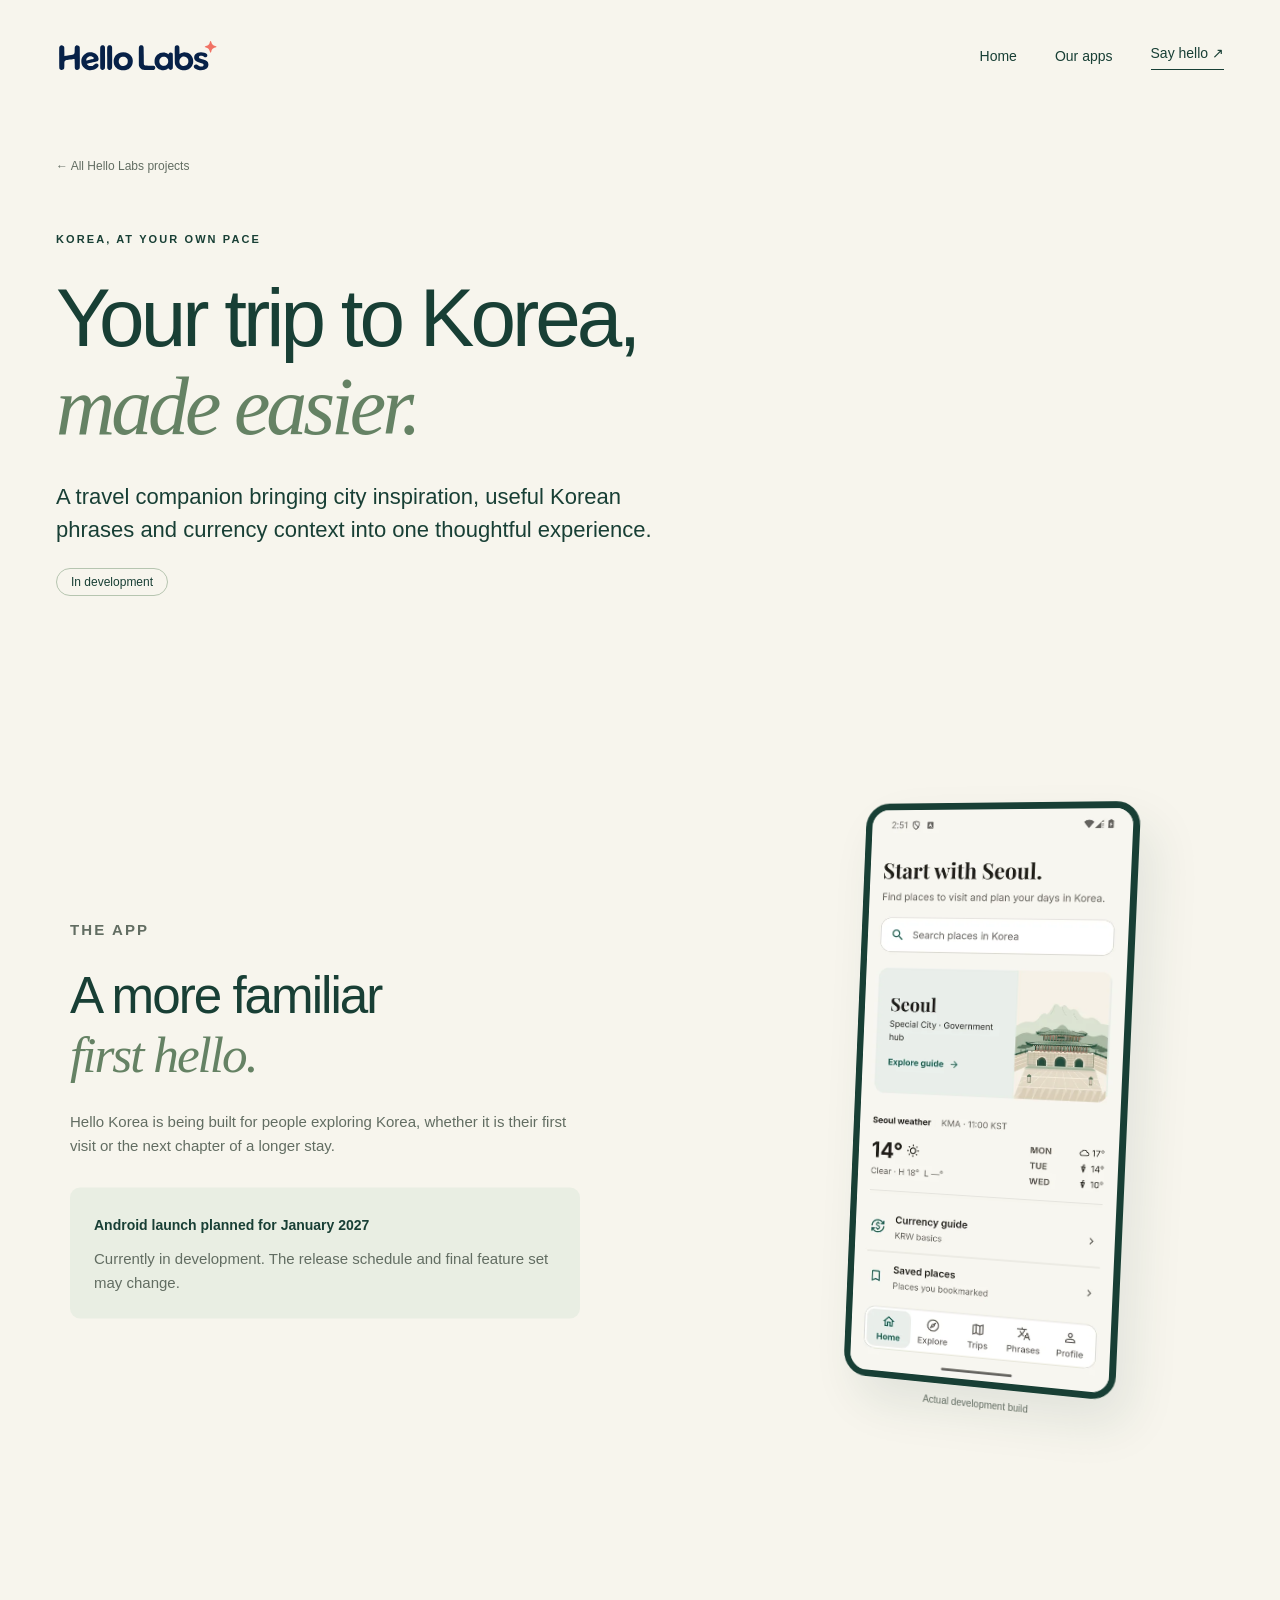
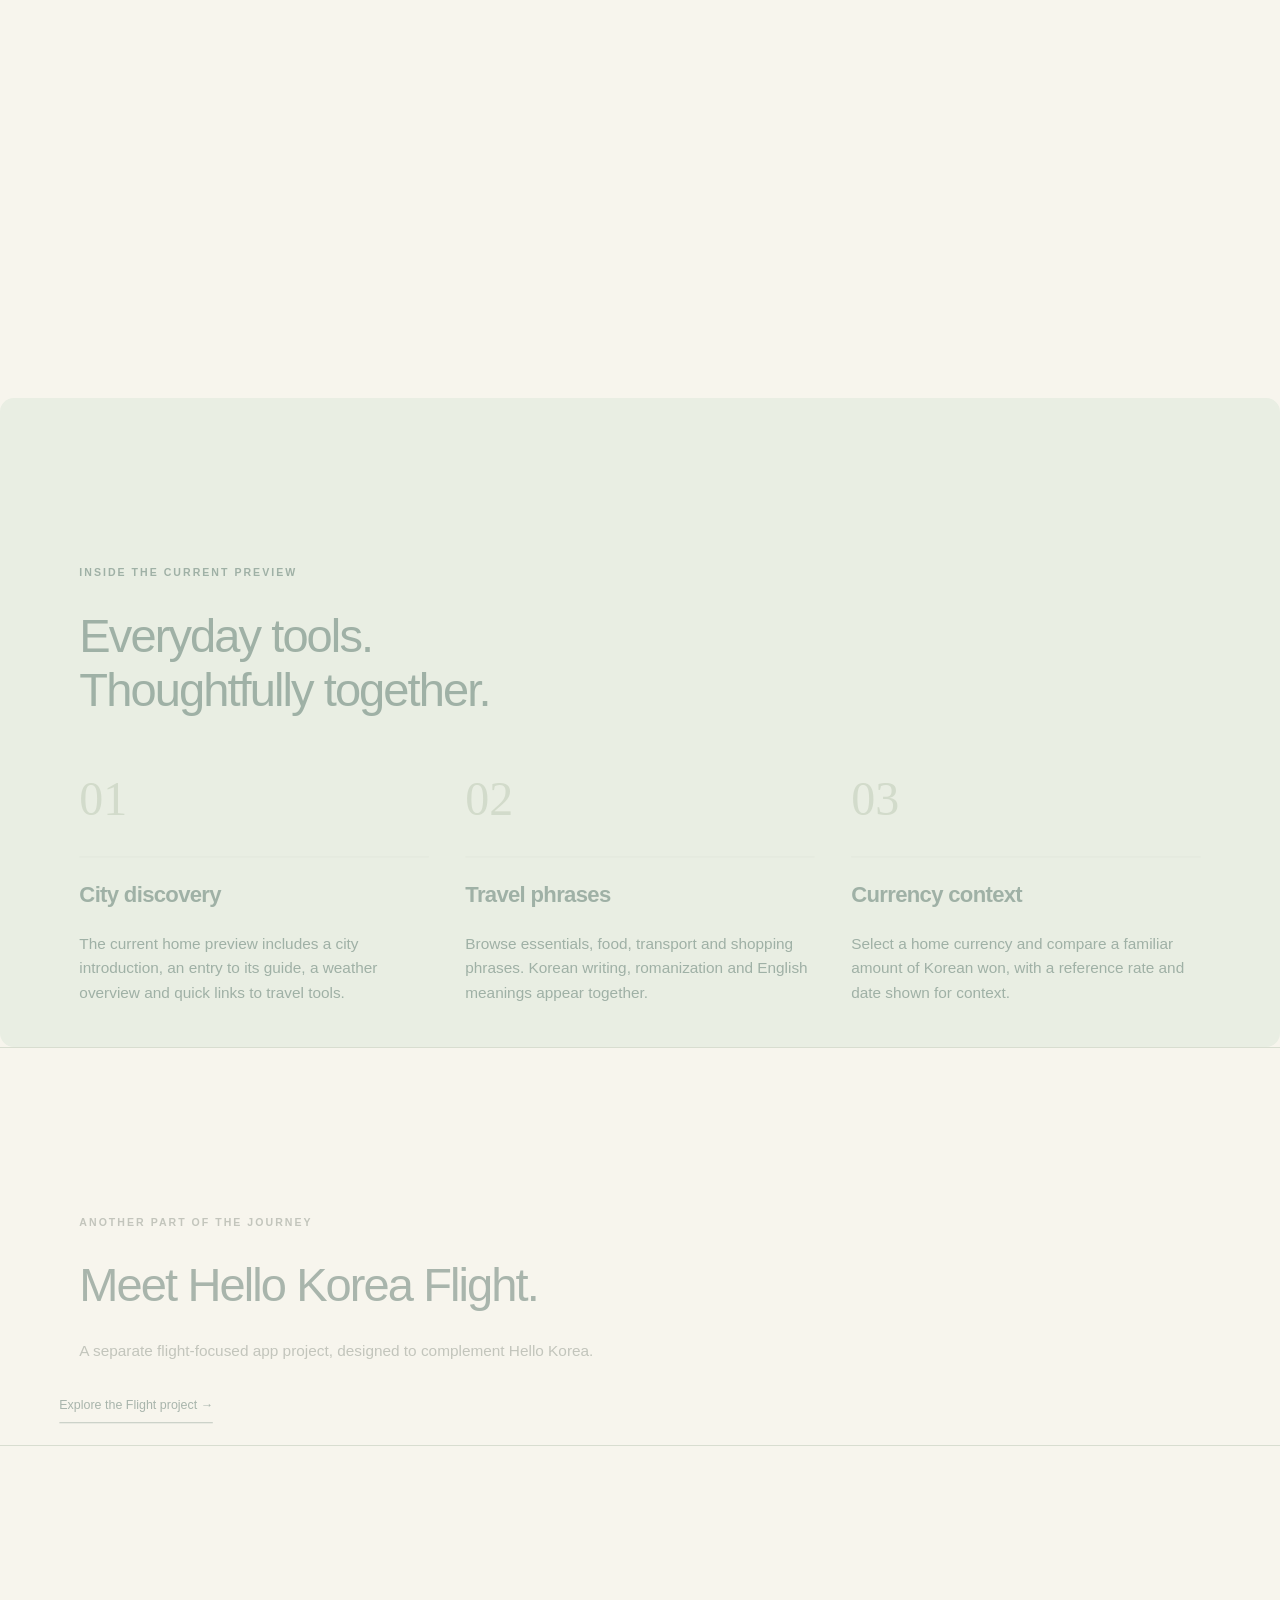
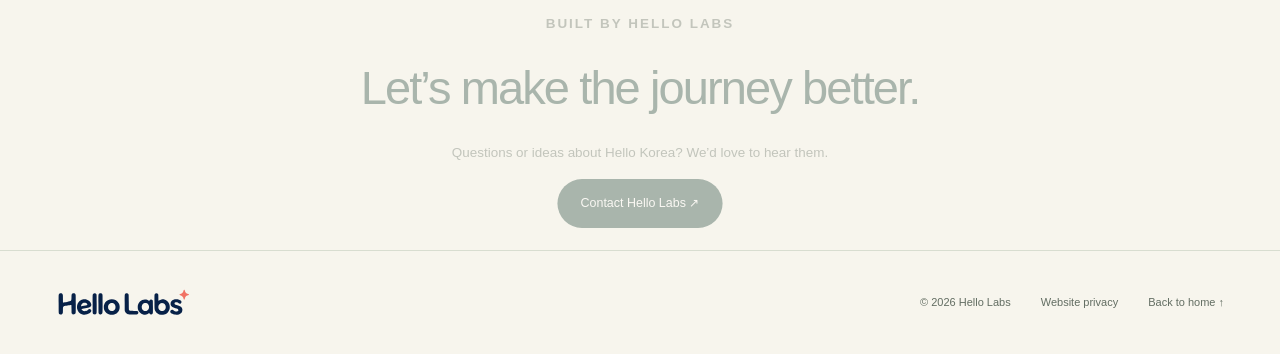
==== commit d70de694: "Use pinned self-hosted Anime.js for scroll motion" ====
--- a/hello-korea-app/index.html
+++ b/hello-korea-app/index.html
@@ -1 +1 @@
-<!doctype html><html lang="en"><head><meta charset="utf-8"><meta name="viewport" content="width=device-width,initial-scale=1"><meta name="theme-color" content="#183f35"><title>Hello Labs | Hello Korea</title><meta name="description" content="A travel companion bringing city inspiration, useful Korean phrases and currency context into one thoughtful experience."><link rel="canonical" href="https://hello-labs-app.github.io/hello-korea-app/"><link rel="stylesheet" href="../style.css?v=20261115-clean11"><link rel="icon" href="../assets/favicon.svg"></head><body><a class="skip" href="#main">Skip to content</a><header class="header"><a class="brand" href="../" aria-label="Hello Labs home"><img src="../assets/hello-labs-logo.svg" width="1080" height="240" alt="Hello Labs"></a><nav aria-label="Main navigation"><a href="../">Home</a><a href="../#products">Our apps</a><a class="nav-contact" href="../#contact">Say hello ↗</a></nav></header><main id="main"><section class="product-hero section"><a class="breadcrumb" href="../#products">← All Hello Labs projects</a><p class="eyebrow">KOREA, AT YOUR OWN PACE</p><h1>Your trip to Korea,<br><em>made easier.</em></h1><p class="product-lead">A travel companion bringing city inspiration, useful Korean phrases and currency context into one thoughtful experience.</p><span class="pill">In development</span></section><section class="detail-split section screenshot-slide"><div><p class="eyebrow">THE APP</p><h2>A more familiar<br><em>first hello.</em></h2><p>Hello Korea is being built for people exploring Korea, whether it is their first visit or the next chapter of a longer stay.</p><div class="status-box"><strong>Android launch planned for January 2027</strong><p>Currently in development. The release schedule and final feature set may change.</p></div></div><figure class="detail-phone"><img src="../assets/home.webp" width="540" height="1170" alt="Actual Hello Korea development home screen with Seoul city guide"><figcaption>Actual development build</figcaption></figure></section><section class="section detail-features"><p class="eyebrow">INSIDE THE CURRENT PREVIEW</p><h2>Everyday tools.<br>Thoughtfully together.</h2><div class="audience-grid"><article><span class="audience-number">01</span><h3>City discovery</h3><p>The current home preview includes a city introduction, an entry to its guide, a weather overview and quick links to travel tools.</p></article><article><span class="audience-number">02</span><h3>Travel phrases</h3><p>Browse essentials, food, transport and shopping phrases. Korean writing, romanization and English meanings appear together.</p></article><article><span class="audience-number">03</span><h3>Currency context</h3><p>Select a home currency and compare a familiar amount of Korean won, with a reference rate and date shown for context.</p></article></div></section><section class="detail-split section screenshot-slide slide-reverse"><div><p class="eyebrow">02 / WORDS THAT OPEN DOORS</p><h2>A little Korean.<br><em>A warmer hello.</em></h2><p>Useful phrases are grouped into essentials, food, transport and shopping. Read the Korean expression, its romanization and English meaning together.</p><p>Start with a greeting, say thank you, or find a simple everyday question. The screenshot shows the actual development phrase guide.</p><p class="section-note">Development preview. The screen is not an interactive demo.</p></div><figure class="detail-phone"><img loading="lazy" src="../assets/phrases.webp" width="540" height="1170" alt="Hello Korea travel phrase guide showing Korean greetings, romanization and English meaning"><figcaption>Travel phrases · Actual development build</figcaption></figure></section><section class="detail-split section screenshot-slide"><div><p class="eyebrow">03 / MAKE SENSE OF THE WON</p><h2>Familiar numbers.<br><em>A new currency.</em></h2><p>Select a home currency to compare an example Korean won amount. A reference rate and date provide context alongside the comparison.</p><p>Build a feel for menus and price tags before you spend. Reference values do not guarantee the rate offered by your bank or exchange provider.</p><p class="section-note">Captured development screen, not a live exchange rate.</p></div><figure class="detail-phone"><img loading="lazy" src="../assets/currency.webp" width="540" height="1170" alt="Hello Korea currency guide showing a home currency selector and dated reference rate"><figcaption>Currency guide · Actual development build</figcaption></figure></section><section class="section sibling"><p class="eyebrow">ANOTHER PART OF THE JOURNEY</p><h2>Meet Hello Korea Flight.</h2><p>A separate flight-focused app project, designed to complement Hello Korea.</p><a class="text-link" href="../hello-korea-flight/">Explore the Flight project →</a></section><section class="product-cta section"><p class="eyebrow">BUILT BY HELLO LABS</p><h2>Let’s make the journey better.</h2><p>Questions or ideas about Hello Korea? We’d love to hear them.</p><a class="button" href="mailto:contact.hello.labs@gmail.com">Contact Hello Labs ↗</a></section></main><footer><a class="brand" href="../"><img src="../assets/hello-labs-logo.svg" width="1080" height="240" alt="Hello Labs"></a><p>© 2026 Hello Labs</p><a href="../privacy.html">Website privacy</a><a href="../">Back to home ↑</a></footer><script src="../motion.js?v=20261115-clean11" defer></script></body></html>+<!doctype html><html lang="en"><head><meta charset="utf-8"><meta name="viewport" content="width=device-width,initial-scale=1"><meta name="theme-color" content="#183f35"><title>Hello Labs | Hello Korea</title><meta name="description" content="A travel companion bringing city inspiration, useful Korean phrases and currency context into one thoughtful experience."><link rel="canonical" href="https://hello-labs-app.github.io/hello-korea-app/"><link rel="stylesheet" href="../style.css?v=20261115-clean12"><link rel="icon" href="../assets/favicon.svg"></head><body><a class="skip" href="#main">Skip to content</a><header class="header"><a class="brand" href="../" aria-label="Hello Labs home"><img src="../assets/hello-labs-logo.svg" width="1080" height="240" alt="Hello Labs"></a><nav aria-label="Main navigation"><a href="../">Home</a><a href="../#products">Our apps</a><a class="nav-contact" href="../#contact">Say hello ↗</a></nav></header><main id="main"><section class="product-hero section"><a class="breadcrumb" href="../#products">← All Hello Labs projects</a><p class="eyebrow">KOREA, AT YOUR OWN PACE</p><h1>Your trip to Korea,<br><em>made easier.</em></h1><p class="product-lead">A travel companion bringing city inspiration, useful Korean phrases and currency context into one thoughtful experience.</p><span class="pill">In development</span></section><section class="detail-split section screenshot-slide"><div><p class="eyebrow">THE APP</p><h2>A more familiar<br><em>first hello.</em></h2><p>Hello Korea is being built for people exploring Korea, whether it is their first visit or the next chapter of a longer stay.</p><div class="status-box"><strong>Android launch planned for January 2027</strong><p>Currently in development. The release schedule and final feature set may change.</p></div></div><figure class="detail-phone"><img src="../assets/home.webp" width="540" height="1170" alt="Actual Hello Korea development home screen with Seoul city guide"><figcaption>Actual development build</figcaption></figure></section><section class="section detail-features"><p class="eyebrow">INSIDE THE CURRENT PREVIEW</p><h2>Everyday tools.<br>Thoughtfully together.</h2><div class="audience-grid"><article><span class="audience-number">01</span><h3>City discovery</h3><p>The current home preview includes a city introduction, an entry to its guide, a weather overview and quick links to travel tools.</p></article><article><span class="audience-number">02</span><h3>Travel phrases</h3><p>Browse essentials, food, transport and shopping phrases. Korean writing, romanization and English meanings appear together.</p></article><article><span class="audience-number">03</span><h3>Currency context</h3><p>Select a home currency and compare a familiar amount of Korean won, with a reference rate and date shown for context.</p></article></div></section><section class="detail-split section screenshot-slide slide-reverse"><div><p class="eyebrow">02 / WORDS THAT OPEN DOORS</p><h2>A little Korean.<br><em>A warmer hello.</em></h2><p>Useful phrases are grouped into essentials, food, transport and shopping. Read the Korean expression, its romanization and English meaning together.</p><p>Start with a greeting, say thank you, or find a simple everyday question. The screenshot shows the actual development phrase guide.</p><p class="section-note">Development preview. The screen is not an interactive demo.</p></div><figure class="detail-phone"><img loading="lazy" src="../assets/phrases.webp" width="540" height="1170" alt="Hello Korea travel phrase guide showing Korean greetings, romanization and English meaning"><figcaption>Travel phrases · Actual development build</figcaption></figure></section><section class="detail-split section screenshot-slide"><div><p class="eyebrow">03 / MAKE SENSE OF THE WON</p><h2>Familiar numbers.<br><em>A new currency.</em></h2><p>Select a home currency to compare an example Korean won amount. A reference rate and date provide context alongside the comparison.</p><p>Build a feel for menus and price tags before you spend. Reference values do not guarantee the rate offered by your bank or exchange provider.</p><p class="section-note">Captured development screen, not a live exchange rate.</p></div><figure class="detail-phone"><img loading="lazy" src="../assets/currency.webp" width="540" height="1170" alt="Hello Korea currency guide showing a home currency selector and dated reference rate"><figcaption>Currency guide · Actual development build</figcaption></figure></section><section class="section sibling"><p class="eyebrow">ANOTHER PART OF THE JOURNEY</p><h2>Meet Hello Korea Flight.</h2><p>A separate flight-focused app project, designed to complement Hello Korea.</p><a class="text-link" href="../hello-korea-flight/">Explore the Flight project →</a></section><section class="product-cta section"><p class="eyebrow">BUILT BY HELLO LABS</p><h2>Let’s make the journey better.</h2><p>Questions or ideas about Hello Korea? We’d love to hear them.</p><a class="button" href="mailto:contact.hello.labs@gmail.com">Contact Hello Labs ↗</a></section></main><footer><a class="brand" href="../"><img src="../assets/hello-labs-logo.svg" width="1080" height="240" alt="Hello Labs"></a><p>© 2026 Hello Labs</p><a href="../privacy.html">Website privacy</a><a href="../">Back to home ↑</a></footer><script src="../assets/vendor/anime-4.2.2.min.js" defer></script><script src="../motion.js?v=20261115-anime1" defer></script></body></html>
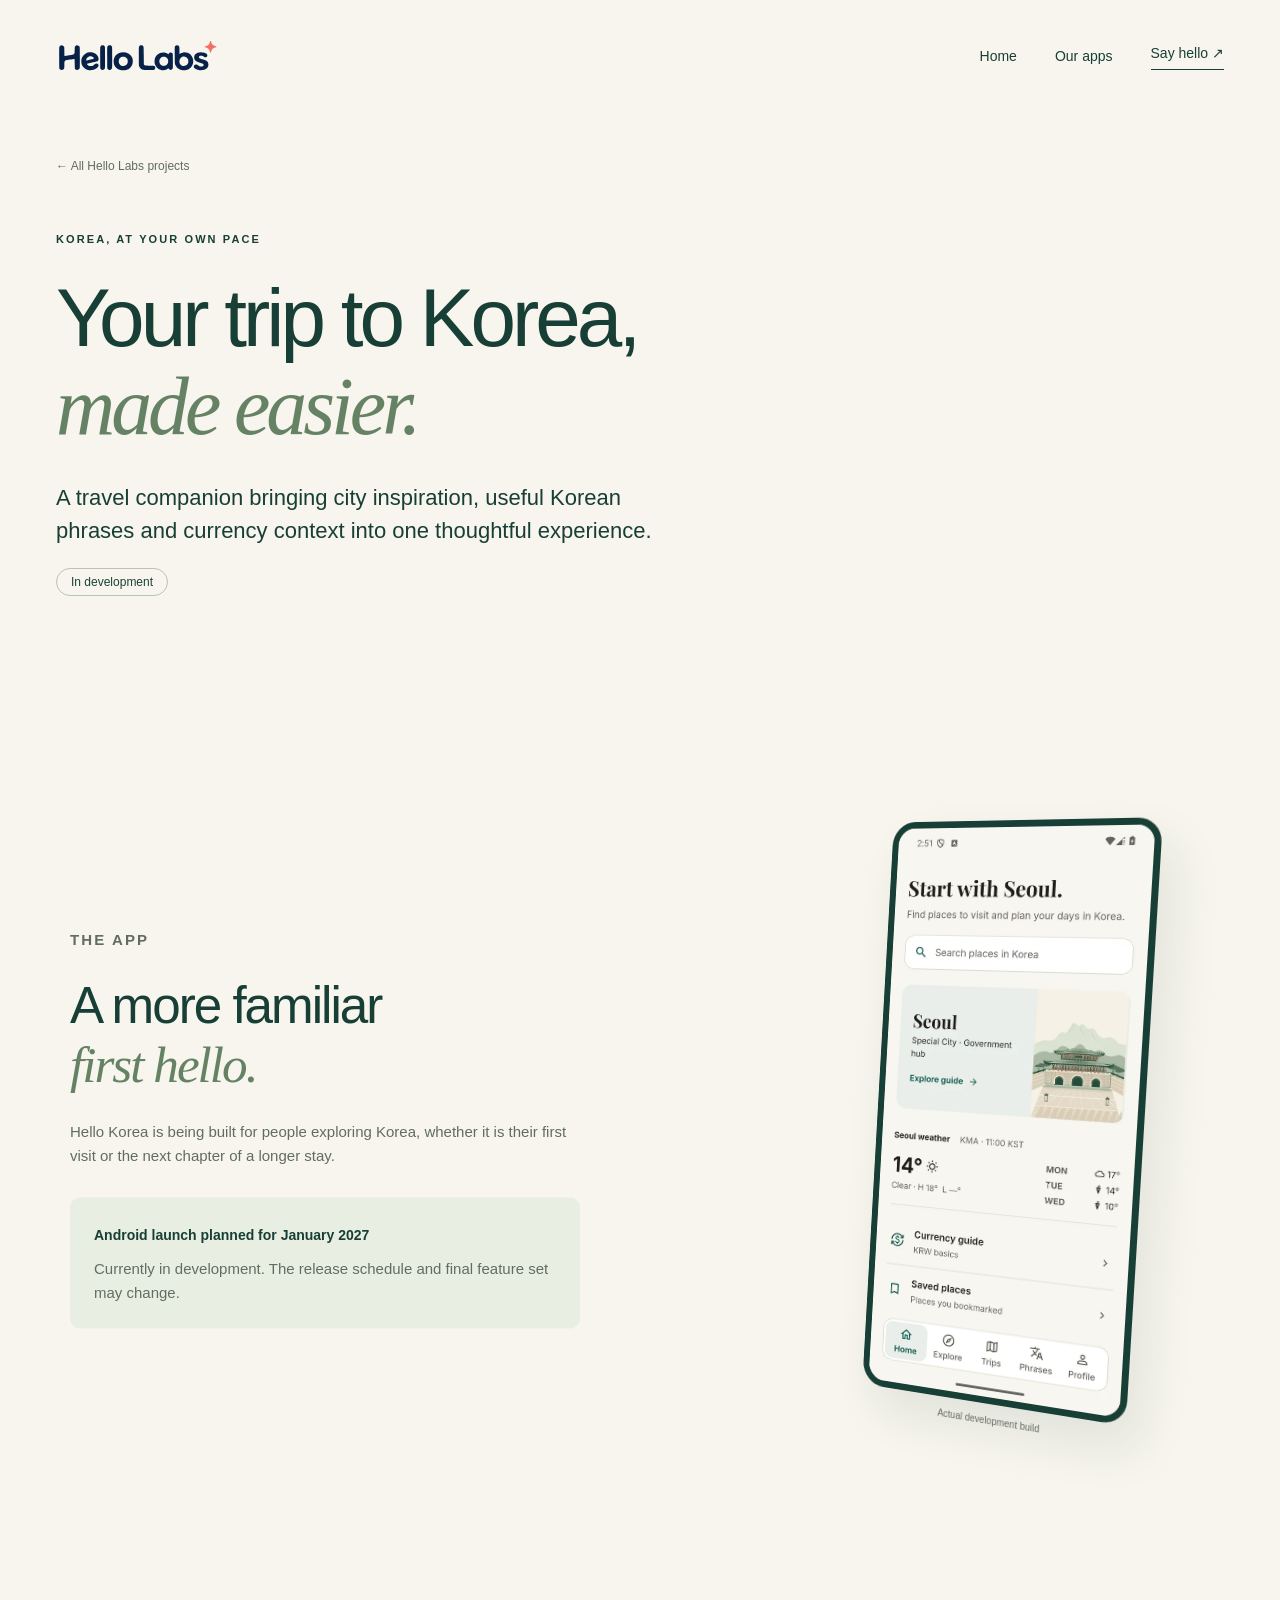
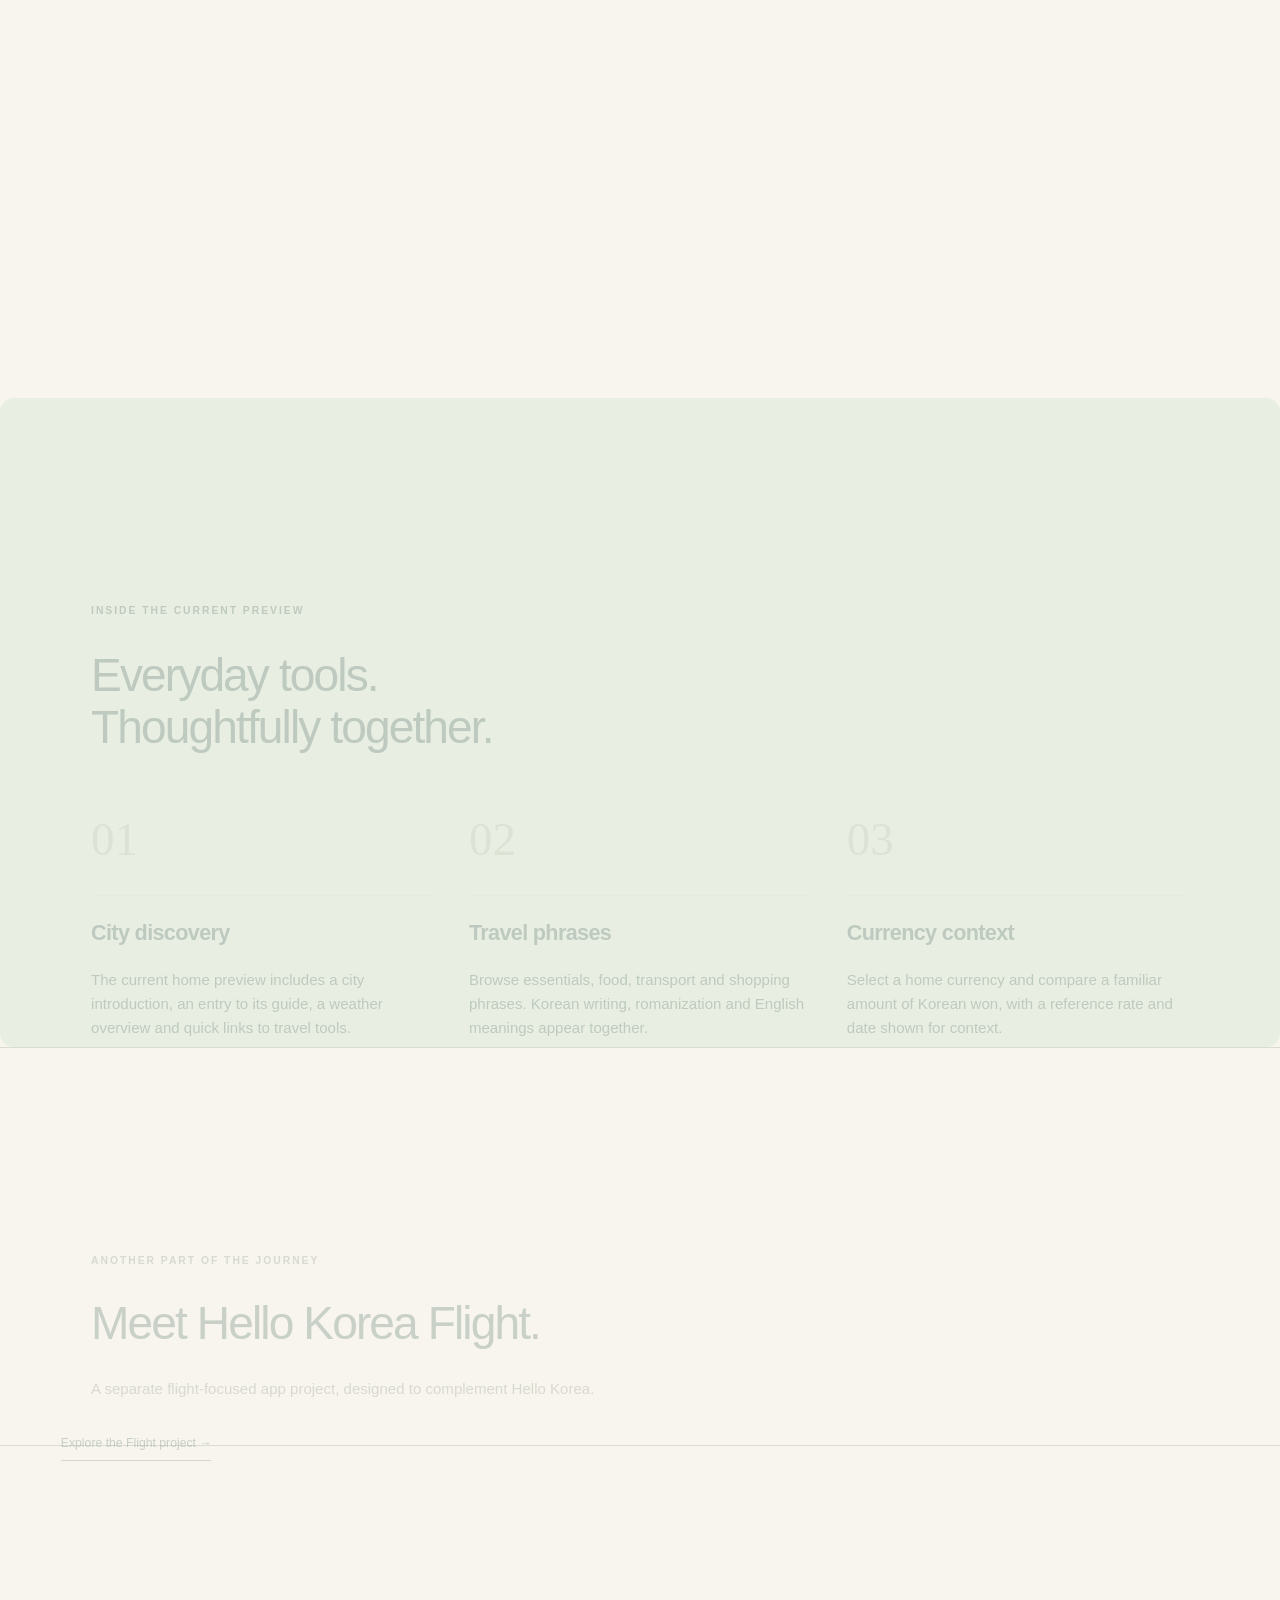
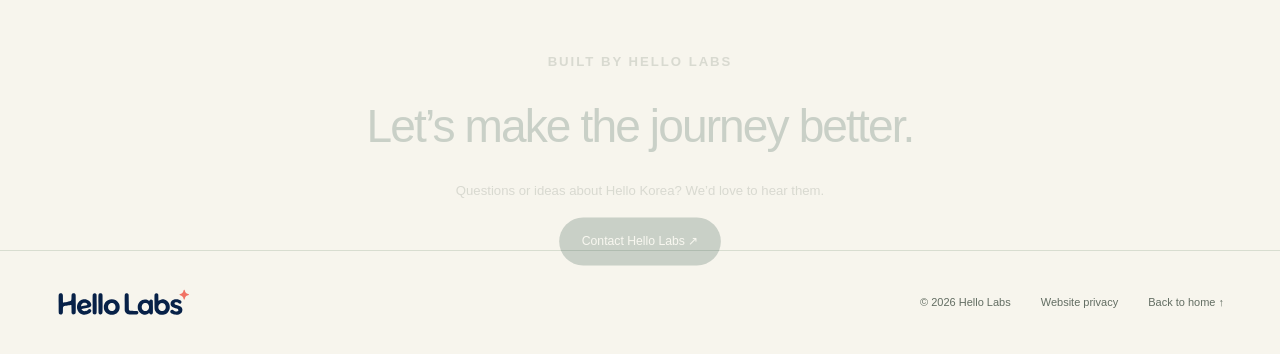
==== commit 0675ef24: "Make scroll motion legible and animate FAQ with Anime.js" ====
--- a/hello-korea-app/index.html
+++ b/hello-korea-app/index.html
@@ -1 +1 @@
-<!doctype html><html lang="en"><head><meta charset="utf-8"><meta name="viewport" content="width=device-width,initial-scale=1"><meta name="theme-color" content="#183f35"><title>Hello Labs | Hello Korea</title><meta name="description" content="A travel companion bringing city inspiration, useful Korean phrases and currency context into one thoughtful experience."><link rel="canonical" href="https://hello-labs-app.github.io/hello-korea-app/"><link rel="stylesheet" href="../style.css?v=20261115-clean12"><link rel="icon" href="../assets/favicon.svg"></head><body><a class="skip" href="#main">Skip to content</a><header class="header"><a class="brand" href="../" aria-label="Hello Labs home"><img src="../assets/hello-labs-logo.svg" width="1080" height="240" alt="Hello Labs"></a><nav aria-label="Main navigation"><a href="../">Home</a><a href="../#products">Our apps</a><a class="nav-contact" href="../#contact">Say hello ↗</a></nav></header><main id="main"><section class="product-hero section"><a class="breadcrumb" href="../#products">← All Hello Labs projects</a><p class="eyebrow">KOREA, AT YOUR OWN PACE</p><h1>Your trip to Korea,<br><em>made easier.</em></h1><p class="product-lead">A travel companion bringing city inspiration, useful Korean phrases and currency context into one thoughtful experience.</p><span class="pill">In development</span></section><section class="detail-split section screenshot-slide"><div><p class="eyebrow">THE APP</p><h2>A more familiar<br><em>first hello.</em></h2><p>Hello Korea is being built for people exploring Korea, whether it is their first visit or the next chapter of a longer stay.</p><div class="status-box"><strong>Android launch planned for January 2027</strong><p>Currently in development. The release schedule and final feature set may change.</p></div></div><figure class="detail-phone"><img src="../assets/home.webp" width="540" height="1170" alt="Actual Hello Korea development home screen with Seoul city guide"><figcaption>Actual development build</figcaption></figure></section><section class="section detail-features"><p class="eyebrow">INSIDE THE CURRENT PREVIEW</p><h2>Everyday tools.<br>Thoughtfully together.</h2><div class="audience-grid"><article><span class="audience-number">01</span><h3>City discovery</h3><p>The current home preview includes a city introduction, an entry to its guide, a weather overview and quick links to travel tools.</p></article><article><span class="audience-number">02</span><h3>Travel phrases</h3><p>Browse essentials, food, transport and shopping phrases. Korean writing, romanization and English meanings appear together.</p></article><article><span class="audience-number">03</span><h3>Currency context</h3><p>Select a home currency and compare a familiar amount of Korean won, with a reference rate and date shown for context.</p></article></div></section><section class="detail-split section screenshot-slide slide-reverse"><div><p class="eyebrow">02 / WORDS THAT OPEN DOORS</p><h2>A little Korean.<br><em>A warmer hello.</em></h2><p>Useful phrases are grouped into essentials, food, transport and shopping. Read the Korean expression, its romanization and English meaning together.</p><p>Start with a greeting, say thank you, or find a simple everyday question. The screenshot shows the actual development phrase guide.</p><p class="section-note">Development preview. The screen is not an interactive demo.</p></div><figure class="detail-phone"><img loading="lazy" src="../assets/phrases.webp" width="540" height="1170" alt="Hello Korea travel phrase guide showing Korean greetings, romanization and English meaning"><figcaption>Travel phrases · Actual development build</figcaption></figure></section><section class="detail-split section screenshot-slide"><div><p class="eyebrow">03 / MAKE SENSE OF THE WON</p><h2>Familiar numbers.<br><em>A new currency.</em></h2><p>Select a home currency to compare an example Korean won amount. A reference rate and date provide context alongside the comparison.</p><p>Build a feel for menus and price tags before you spend. Reference values do not guarantee the rate offered by your bank or exchange provider.</p><p class="section-note">Captured development screen, not a live exchange rate.</p></div><figure class="detail-phone"><img loading="lazy" src="../assets/currency.webp" width="540" height="1170" alt="Hello Korea currency guide showing a home currency selector and dated reference rate"><figcaption>Currency guide · Actual development build</figcaption></figure></section><section class="section sibling"><p class="eyebrow">ANOTHER PART OF THE JOURNEY</p><h2>Meet Hello Korea Flight.</h2><p>A separate flight-focused app project, designed to complement Hello Korea.</p><a class="text-link" href="../hello-korea-flight/">Explore the Flight project →</a></section><section class="product-cta section"><p class="eyebrow">BUILT BY HELLO LABS</p><h2>Let’s make the journey better.</h2><p>Questions or ideas about Hello Korea? We’d love to hear them.</p><a class="button" href="mailto:contact.hello.labs@gmail.com">Contact Hello Labs ↗</a></section></main><footer><a class="brand" href="../"><img src="../assets/hello-labs-logo.svg" width="1080" height="240" alt="Hello Labs"></a><p>© 2026 Hello Labs</p><a href="../privacy.html">Website privacy</a><a href="../">Back to home ↑</a></footer><script src="../assets/vendor/anime-4.2.2.min.js" defer></script><script src="../motion.js?v=20261115-anime1" defer></script></body></html>+<!doctype html><html lang="en"><head><meta charset="utf-8"><meta name="viewport" content="width=device-width,initial-scale=1"><meta name="theme-color" content="#183f35"><title>Hello Labs | Hello Korea</title><meta name="description" content="A travel companion bringing city inspiration, useful Korean phrases and currency context into one thoughtful experience."><link rel="canonical" href="https://hello-labs-app.github.io/hello-korea-app/"><link rel="stylesheet" href="../style.css?v=20261115-clean12"><link rel="icon" href="../assets/favicon.svg"></head><body><a class="skip" href="#main">Skip to content</a><header class="header"><a class="brand" href="../" aria-label="Hello Labs home"><img src="../assets/hello-labs-logo.svg" width="1080" height="240" alt="Hello Labs"></a><nav aria-label="Main navigation"><a href="../">Home</a><a href="../#products">Our apps</a><a class="nav-contact" href="../#contact">Say hello ↗</a></nav></header><main id="main"><section class="product-hero section"><a class="breadcrumb" href="../#products">← All Hello Labs projects</a><p class="eyebrow">KOREA, AT YOUR OWN PACE</p><h1>Your trip to Korea,<br><em>made easier.</em></h1><p class="product-lead">A travel companion bringing city inspiration, useful Korean phrases and currency context into one thoughtful experience.</p><span class="pill">In development</span></section><section class="detail-split section screenshot-slide"><div><p class="eyebrow">THE APP</p><h2>A more familiar<br><em>first hello.</em></h2><p>Hello Korea is being built for people exploring Korea, whether it is their first visit or the next chapter of a longer stay.</p><div class="status-box"><strong>Android launch planned for January 2027</strong><p>Currently in development. The release schedule and final feature set may change.</p></div></div><figure class="detail-phone"><img src="../assets/home.webp" width="540" height="1170" alt="Actual Hello Korea development home screen with Seoul city guide"><figcaption>Actual development build</figcaption></figure></section><section class="section detail-features"><p class="eyebrow">INSIDE THE CURRENT PREVIEW</p><h2>Everyday tools.<br>Thoughtfully together.</h2><div class="audience-grid"><article><span class="audience-number">01</span><h3>City discovery</h3><p>The current home preview includes a city introduction, an entry to its guide, a weather overview and quick links to travel tools.</p></article><article><span class="audience-number">02</span><h3>Travel phrases</h3><p>Browse essentials, food, transport and shopping phrases. Korean writing, romanization and English meanings appear together.</p></article><article><span class="audience-number">03</span><h3>Currency context</h3><p>Select a home currency and compare a familiar amount of Korean won, with a reference rate and date shown for context.</p></article></div></section><section class="detail-split section screenshot-slide slide-reverse"><div><p class="eyebrow">02 / WORDS THAT OPEN DOORS</p><h2>A little Korean.<br><em>A warmer hello.</em></h2><p>Useful phrases are grouped into essentials, food, transport and shopping. Read the Korean expression, its romanization and English meaning together.</p><p>Start with a greeting, say thank you, or find a simple everyday question. The screenshot shows the actual development phrase guide.</p><p class="section-note">Development preview. The screen is not an interactive demo.</p></div><figure class="detail-phone"><img loading="lazy" src="../assets/phrases.webp" width="540" height="1170" alt="Hello Korea travel phrase guide showing Korean greetings, romanization and English meaning"><figcaption>Travel phrases · Actual development build</figcaption></figure></section><section class="detail-split section screenshot-slide"><div><p class="eyebrow">03 / MAKE SENSE OF THE WON</p><h2>Familiar numbers.<br><em>A new currency.</em></h2><p>Select a home currency to compare an example Korean won amount. A reference rate and date provide context alongside the comparison.</p><p>Build a feel for menus and price tags before you spend. Reference values do not guarantee the rate offered by your bank or exchange provider.</p><p class="section-note">Captured development screen, not a live exchange rate.</p></div><figure class="detail-phone"><img loading="lazy" src="../assets/currency.webp" width="540" height="1170" alt="Hello Korea currency guide showing a home currency selector and dated reference rate"><figcaption>Currency guide · Actual development build</figcaption></figure></section><section class="section sibling"><p class="eyebrow">ANOTHER PART OF THE JOURNEY</p><h2>Meet Hello Korea Flight.</h2><p>A separate flight-focused app project, designed to complement Hello Korea.</p><a class="text-link" href="../hello-korea-flight/">Explore the Flight project →</a></section><section class="product-cta section"><p class="eyebrow">BUILT BY HELLO LABS</p><h2>Let’s make the journey better.</h2><p>Questions or ideas about Hello Korea? We’d love to hear them.</p><a class="button" href="mailto:contact.hello.labs@gmail.com">Contact Hello Labs ↗</a></section></main><footer><a class="brand" href="../"><img src="../assets/hello-labs-logo.svg" width="1080" height="240" alt="Hello Labs"></a><p>© 2026 Hello Labs</p><a href="../privacy.html">Website privacy</a><a href="../">Back to home ↑</a></footer><script src="../assets/vendor/anime-4.2.2.min.js" defer></script><script src="../motion.js?v=20261115-anime2" defer></script></body></html>
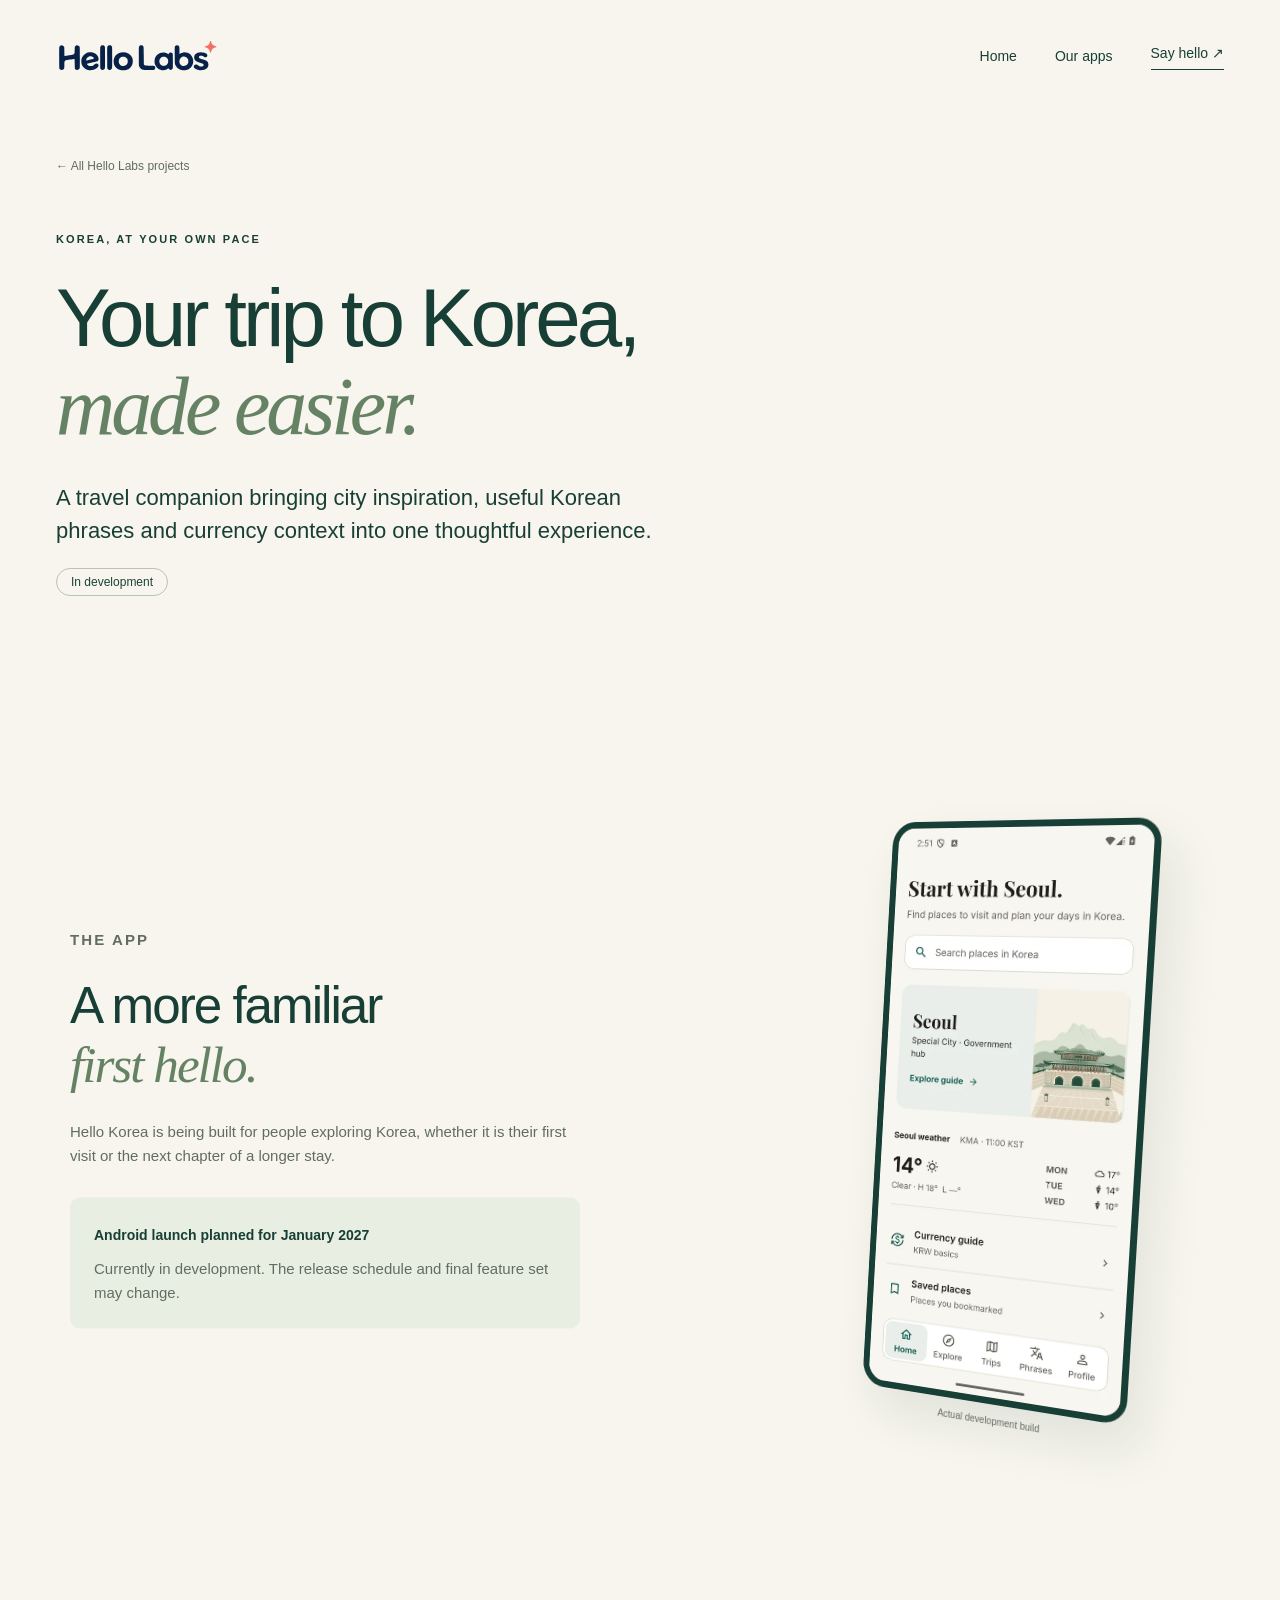
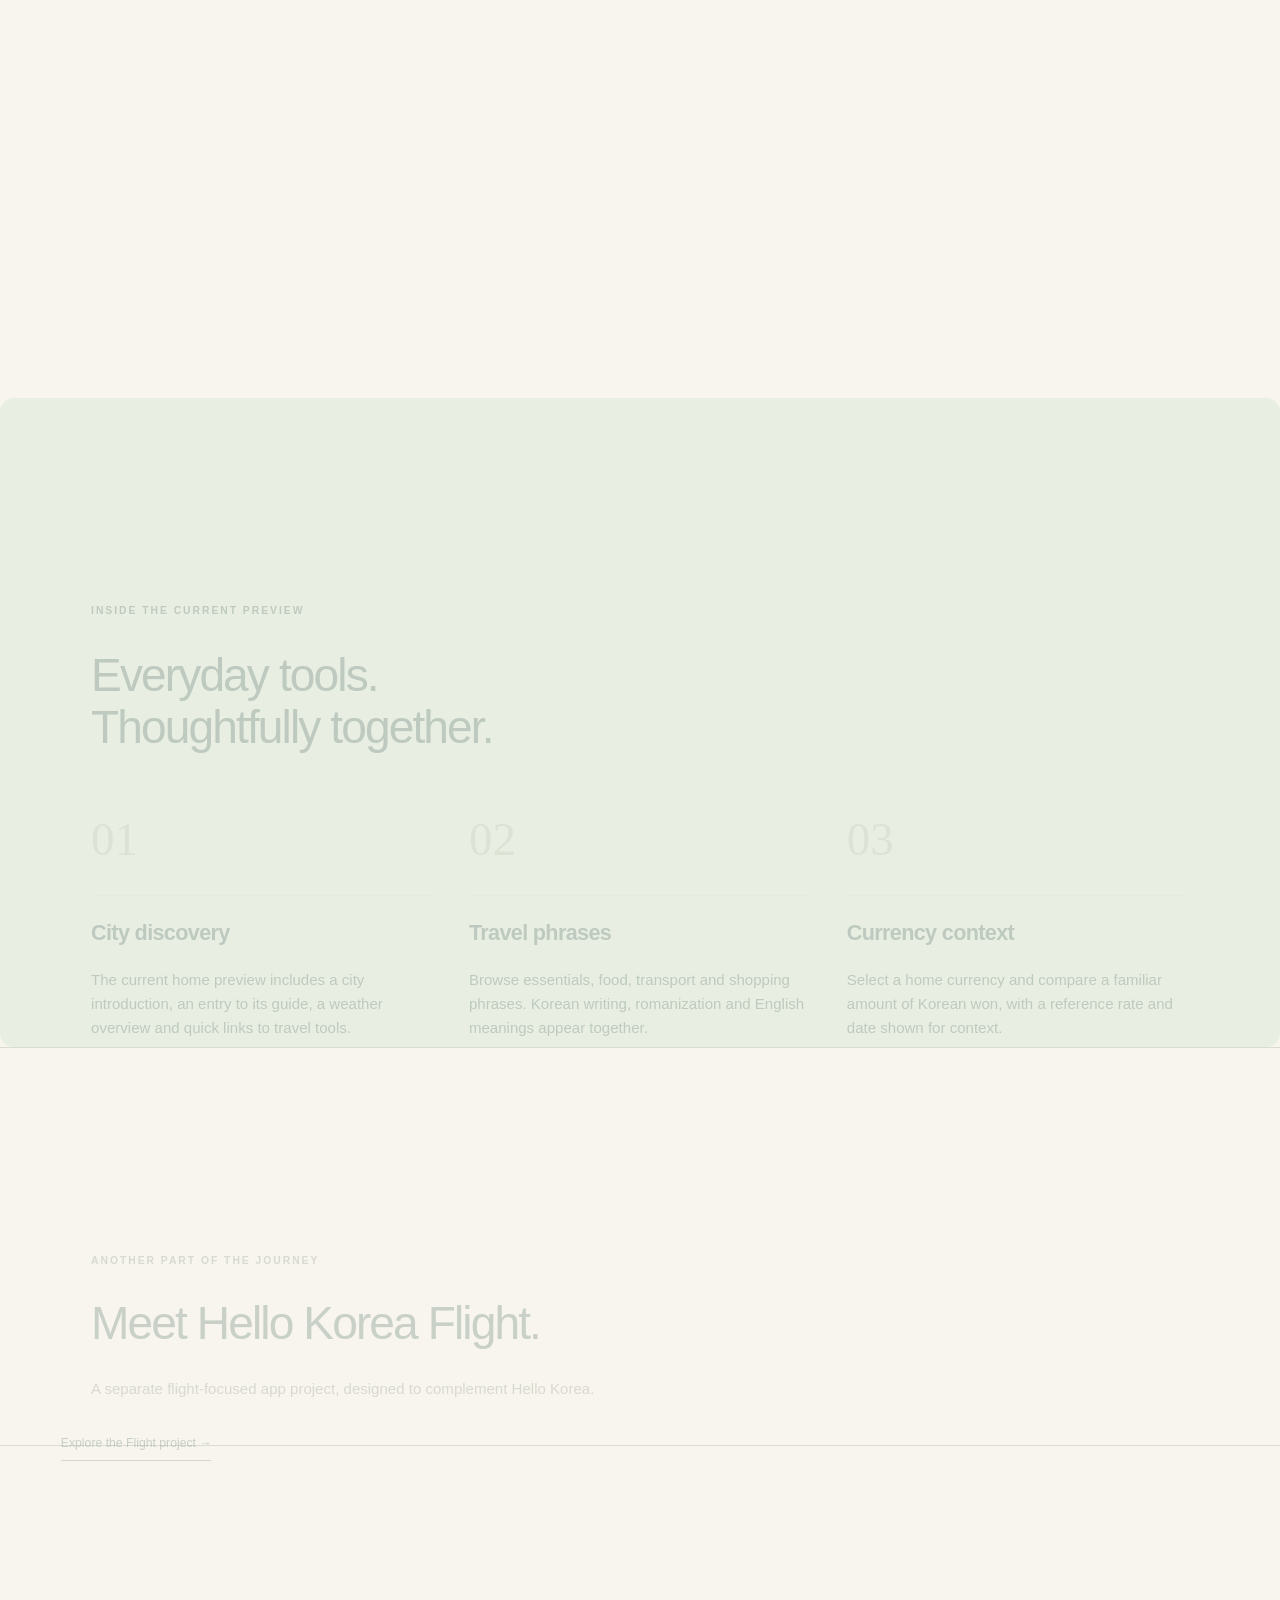
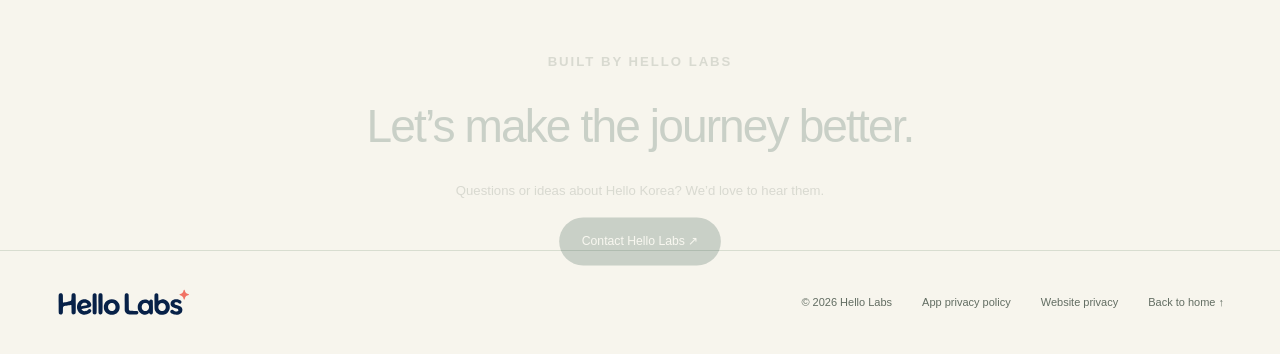
==== commit 95812a88: "Link app privacy policy from the Hello Korea page" ====
--- a/hello-korea-app/index.html
+++ b/hello-korea-app/index.html
@@ -1 +1 @@
-<!doctype html><html lang="en"><head><meta charset="utf-8"><meta name="viewport" content="width=device-width,initial-scale=1"><meta name="theme-color" content="#183f35"><title>Hello Labs | Hello Korea</title><meta name="description" content="A travel companion bringing city inspiration, useful Korean phrases and currency context into one thoughtful experience."><link rel="canonical" href="https://hello-labs-app.github.io/hello-korea-app/"><link rel="stylesheet" href="../style.css?v=20261115-clean12"><link rel="icon" href="../assets/favicon.svg"></head><body><a class="skip" href="#main">Skip to content</a><header class="header"><a class="brand" href="../" aria-label="Hello Labs home"><img src="../assets/hello-labs-logo.svg" width="1080" height="240" alt="Hello Labs"></a><nav aria-label="Main navigation"><a href="../">Home</a><a href="../#products">Our apps</a><a class="nav-contact" href="../#contact">Say hello ↗</a></nav></header><main id="main"><section class="product-hero section"><a class="breadcrumb" href="../#products">← All Hello Labs projects</a><p class="eyebrow">KOREA, AT YOUR OWN PACE</p><h1>Your trip to Korea,<br><em>made easier.</em></h1><p class="product-lead">A travel companion bringing city inspiration, useful Korean phrases and currency context into one thoughtful experience.</p><span class="pill">In development</span></section><section class="detail-split section screenshot-slide"><div><p class="eyebrow">THE APP</p><h2>A more familiar<br><em>first hello.</em></h2><p>Hello Korea is being built for people exploring Korea, whether it is their first visit or the next chapter of a longer stay.</p><div class="status-box"><strong>Android launch planned for January 2027</strong><p>Currently in development. The release schedule and final feature set may change.</p></div></div><figure class="detail-phone"><img src="../assets/home.webp" width="540" height="1170" alt="Actual Hello Korea development home screen with Seoul city guide"><figcaption>Actual development build</figcaption></figure></section><section class="section detail-features"><p class="eyebrow">INSIDE THE CURRENT PREVIEW</p><h2>Everyday tools.<br>Thoughtfully together.</h2><div class="audience-grid"><article><span class="audience-number">01</span><h3>City discovery</h3><p>The current home preview includes a city introduction, an entry to its guide, a weather overview and quick links to travel tools.</p></article><article><span class="audience-number">02</span><h3>Travel phrases</h3><p>Browse essentials, food, transport and shopping phrases. Korean writing, romanization and English meanings appear together.</p></article><article><span class="audience-number">03</span><h3>Currency context</h3><p>Select a home currency and compare a familiar amount of Korean won, with a reference rate and date shown for context.</p></article></div></section><section class="detail-split section screenshot-slide slide-reverse"><div><p class="eyebrow">02 / WORDS THAT OPEN DOORS</p><h2>A little Korean.<br><em>A warmer hello.</em></h2><p>Useful phrases are grouped into essentials, food, transport and shopping. Read the Korean expression, its romanization and English meaning together.</p><p>Start with a greeting, say thank you, or find a simple everyday question. The screenshot shows the actual development phrase guide.</p><p class="section-note">Development preview. The screen is not an interactive demo.</p></div><figure class="detail-phone"><img loading="lazy" src="../assets/phrases.webp" width="540" height="1170" alt="Hello Korea travel phrase guide showing Korean greetings, romanization and English meaning"><figcaption>Travel phrases · Actual development build</figcaption></figure></section><section class="detail-split section screenshot-slide"><div><p class="eyebrow">03 / MAKE SENSE OF THE WON</p><h2>Familiar numbers.<br><em>A new currency.</em></h2><p>Select a home currency to compare an example Korean won amount. A reference rate and date provide context alongside the comparison.</p><p>Build a feel for menus and price tags before you spend. Reference values do not guarantee the rate offered by your bank or exchange provider.</p><p class="section-note">Captured development screen, not a live exchange rate.</p></div><figure class="detail-phone"><img loading="lazy" src="../assets/currency.webp" width="540" height="1170" alt="Hello Korea currency guide showing a home currency selector and dated reference rate"><figcaption>Currency guide · Actual development build</figcaption></figure></section><section class="section sibling"><p class="eyebrow">ANOTHER PART OF THE JOURNEY</p><h2>Meet Hello Korea Flight.</h2><p>A separate flight-focused app project, designed to complement Hello Korea.</p><a class="text-link" href="../hello-korea-flight/">Explore the Flight project →</a></section><section class="product-cta section"><p class="eyebrow">BUILT BY HELLO LABS</p><h2>Let’s make the journey better.</h2><p>Questions or ideas about Hello Korea? We’d love to hear them.</p><a class="button" href="mailto:contact.hello.labs@gmail.com">Contact Hello Labs ↗</a></section></main><footer><a class="brand" href="../"><img src="../assets/hello-labs-logo.svg" width="1080" height="240" alt="Hello Labs"></a><p>© 2026 Hello Labs</p><a href="../privacy.html">Website privacy</a><a href="../">Back to home ↑</a></footer><script src="../assets/vendor/anime-4.2.2.min.js" defer></script><script src="../motion.js?v=20261115-anime2" defer></script></body></html>+<!doctype html><html lang="en"><head><meta charset="utf-8"><meta name="viewport" content="width=device-width,initial-scale=1"><meta name="theme-color" content="#183f35"><title>Hello Labs | Hello Korea</title><meta name="description" content="A travel companion bringing city inspiration, useful Korean phrases and currency context into one thoughtful experience."><link rel="canonical" href="https://hello-labs-app.github.io/hello-korea-app/"><link rel="stylesheet" href="../style.css?v=20261115-clean12"><link rel="icon" href="../assets/favicon.svg"></head><body><a class="skip" href="#main">Skip to content</a><header class="header"><a class="brand" href="../" aria-label="Hello Labs home"><img src="../assets/hello-labs-logo.svg" width="1080" height="240" alt="Hello Labs"></a><nav aria-label="Main navigation"><a href="../">Home</a><a href="../#products">Our apps</a><a class="nav-contact" href="../#contact">Say hello ↗</a></nav></header><main id="main"><section class="product-hero section"><a class="breadcrumb" href="../#products">← All Hello Labs projects</a><p class="eyebrow">KOREA, AT YOUR OWN PACE</p><h1>Your trip to Korea,<br><em>made easier.</em></h1><p class="product-lead">A travel companion bringing city inspiration, useful Korean phrases and currency context into one thoughtful experience.</p><span class="pill">In development</span></section><section class="detail-split section screenshot-slide"><div><p class="eyebrow">THE APP</p><h2>A more familiar<br><em>first hello.</em></h2><p>Hello Korea is being built for people exploring Korea, whether it is their first visit or the next chapter of a longer stay.</p><div class="status-box"><strong>Android launch planned for January 2027</strong><p>Currently in development. The release schedule and final feature set may change.</p></div></div><figure class="detail-phone"><img src="../assets/home.webp" width="540" height="1170" alt="Actual Hello Korea development home screen with Seoul city guide"><figcaption>Actual development build</figcaption></figure></section><section class="section detail-features"><p class="eyebrow">INSIDE THE CURRENT PREVIEW</p><h2>Everyday tools.<br>Thoughtfully together.</h2><div class="audience-grid"><article><span class="audience-number">01</span><h3>City discovery</h3><p>The current home preview includes a city introduction, an entry to its guide, a weather overview and quick links to travel tools.</p></article><article><span class="audience-number">02</span><h3>Travel phrases</h3><p>Browse essentials, food, transport and shopping phrases. Korean writing, romanization and English meanings appear together.</p></article><article><span class="audience-number">03</span><h3>Currency context</h3><p>Select a home currency and compare a familiar amount of Korean won, with a reference rate and date shown for context.</p></article></div></section><section class="detail-split section screenshot-slide slide-reverse"><div><p class="eyebrow">02 / WORDS THAT OPEN DOORS</p><h2>A little Korean.<br><em>A warmer hello.</em></h2><p>Useful phrases are grouped into essentials, food, transport and shopping. Read the Korean expression, its romanization and English meaning together.</p><p>Start with a greeting, say thank you, or find a simple everyday question. The screenshot shows the actual development phrase guide.</p><p class="section-note">Development preview. The screen is not an interactive demo.</p></div><figure class="detail-phone"><img loading="lazy" src="../assets/phrases.webp" width="540" height="1170" alt="Hello Korea travel phrase guide showing Korean greetings, romanization and English meaning"><figcaption>Travel phrases · Actual development build</figcaption></figure></section><section class="detail-split section screenshot-slide"><div><p class="eyebrow">03 / MAKE SENSE OF THE WON</p><h2>Familiar numbers.<br><em>A new currency.</em></h2><p>Select a home currency to compare an example Korean won amount. A reference rate and date provide context alongside the comparison.</p><p>Build a feel for menus and price tags before you spend. Reference values do not guarantee the rate offered by your bank or exchange provider.</p><p class="section-note">Captured development screen, not a live exchange rate.</p></div><figure class="detail-phone"><img loading="lazy" src="../assets/currency.webp" width="540" height="1170" alt="Hello Korea currency guide showing a home currency selector and dated reference rate"><figcaption>Currency guide · Actual development build</figcaption></figure></section><section class="section sibling"><p class="eyebrow">ANOTHER PART OF THE JOURNEY</p><h2>Meet Hello Korea Flight.</h2><p>A separate flight-focused app project, designed to complement Hello Korea.</p><a class="text-link" href="../hello-korea-flight/">Explore the Flight project →</a></section><section class="product-cta section"><p class="eyebrow">BUILT BY HELLO LABS</p><h2>Let’s make the journey better.</h2><p>Questions or ideas about Hello Korea? We’d love to hear them.</p><a class="button" href="mailto:contact.hello.labs@gmail.com">Contact Hello Labs ↗</a></section></main><footer><a class="brand" href="../"><img src="../assets/hello-labs-logo.svg" width="1080" height="240" alt="Hello Labs"></a><p>© 2026 Hello Labs</p><a href="privacy.html">App privacy policy</a><a href="../privacy.html">Website privacy</a><a href="../">Back to home ↑</a></footer><script src="../assets/vendor/anime-4.2.2.min.js" defer></script><script src="../motion.js?v=20261116-anime3" defer></script></body></html>
